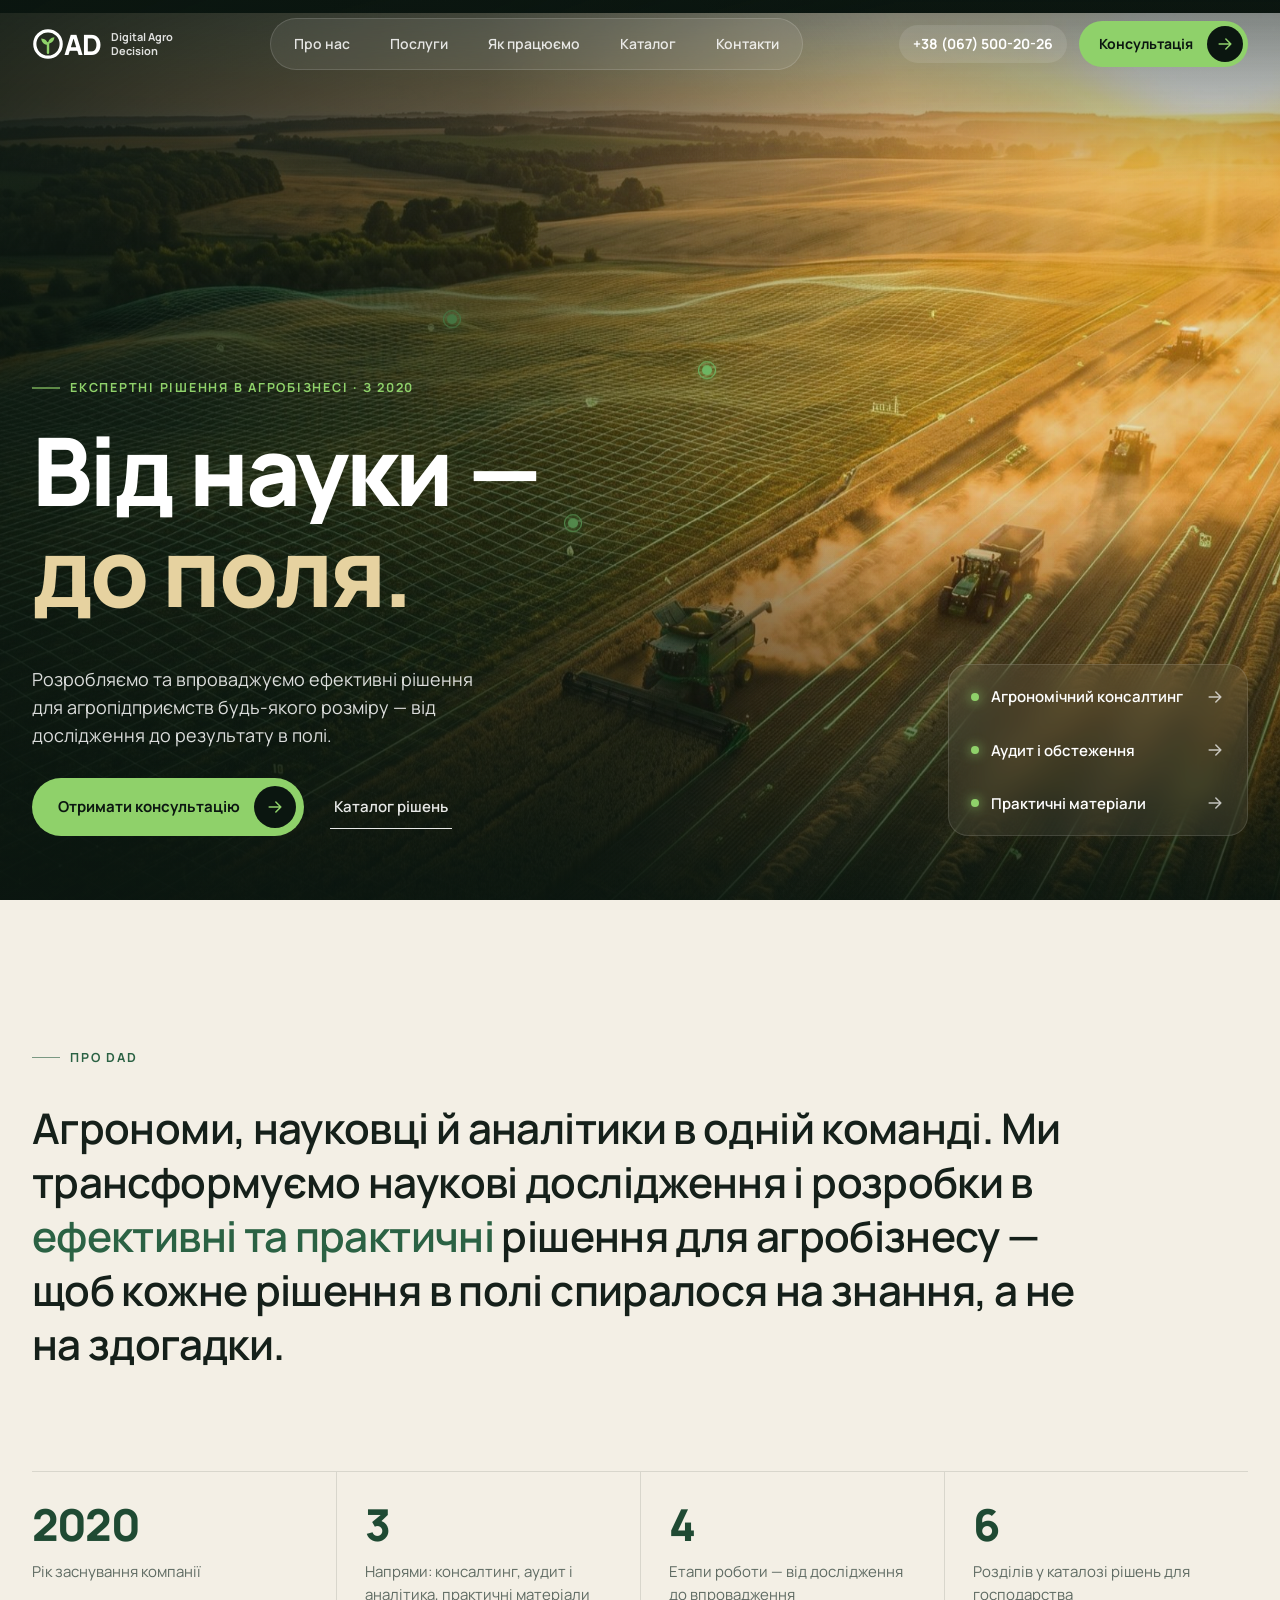
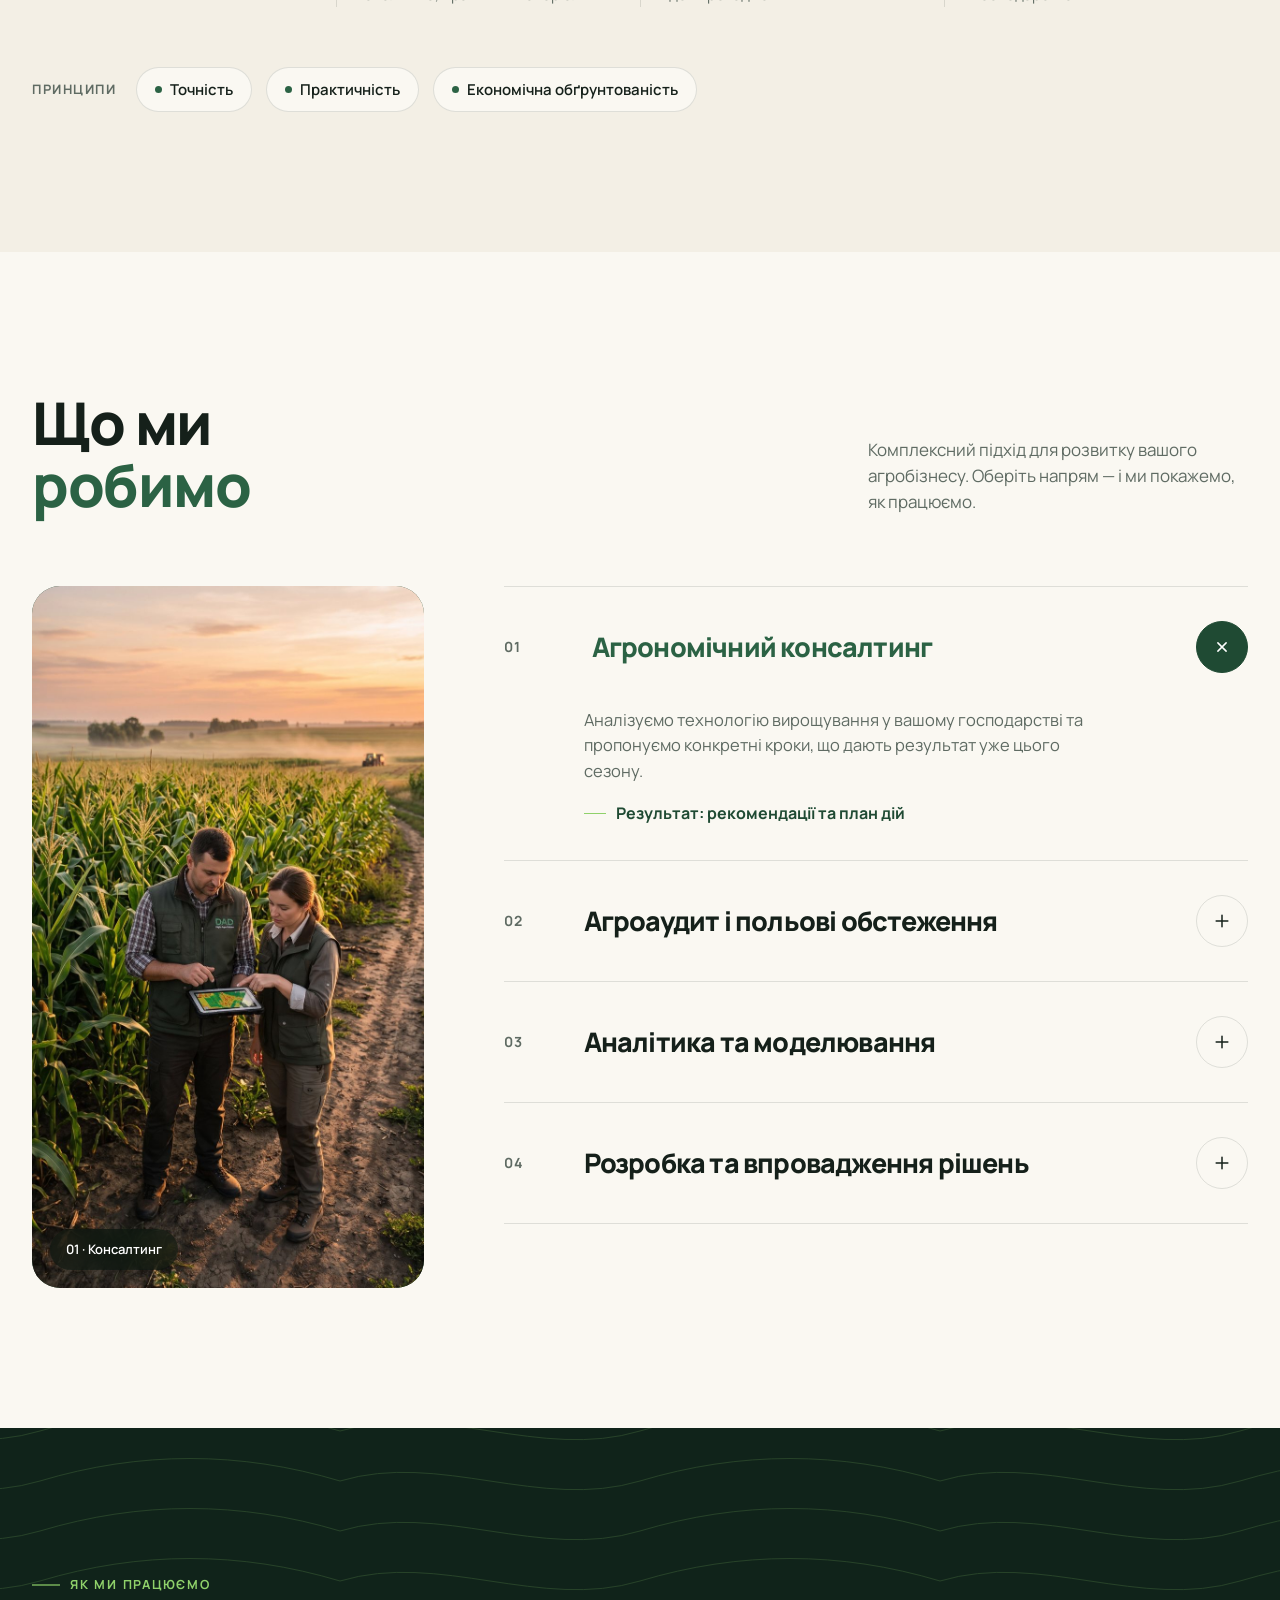
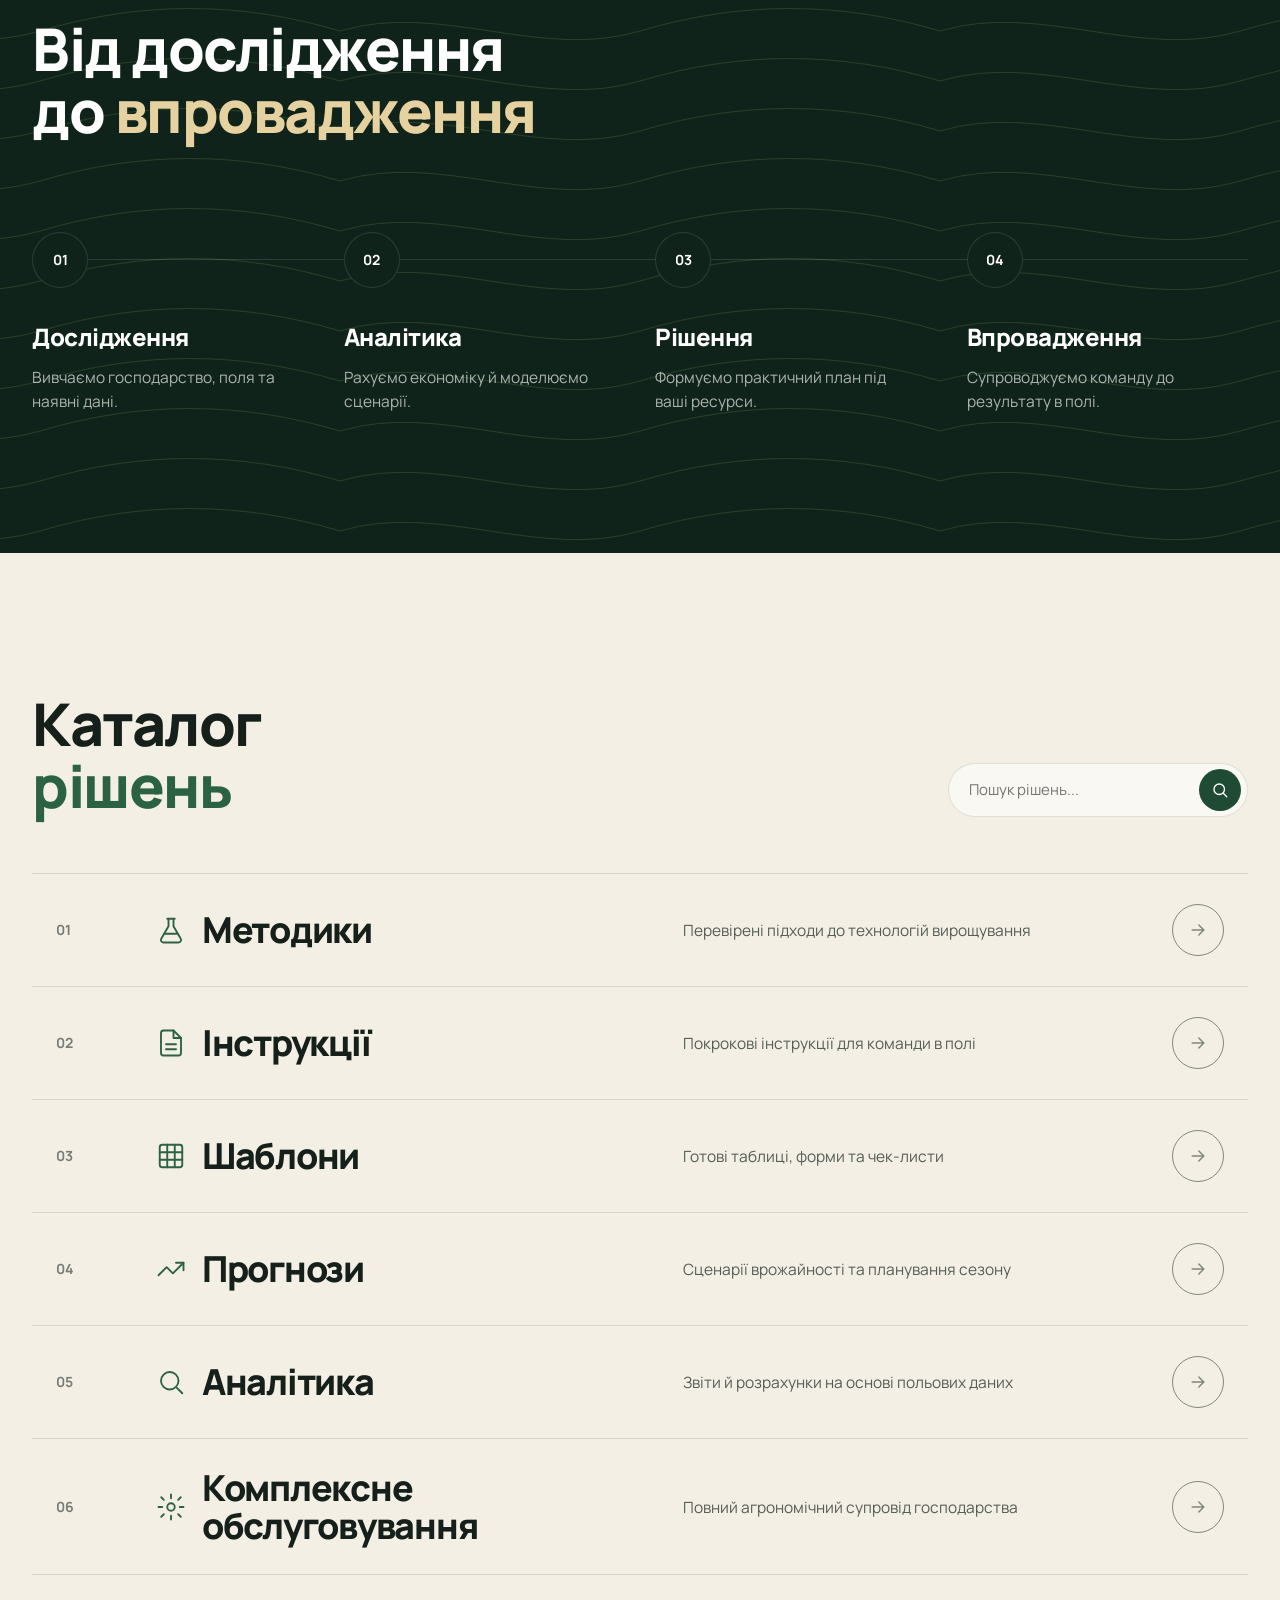
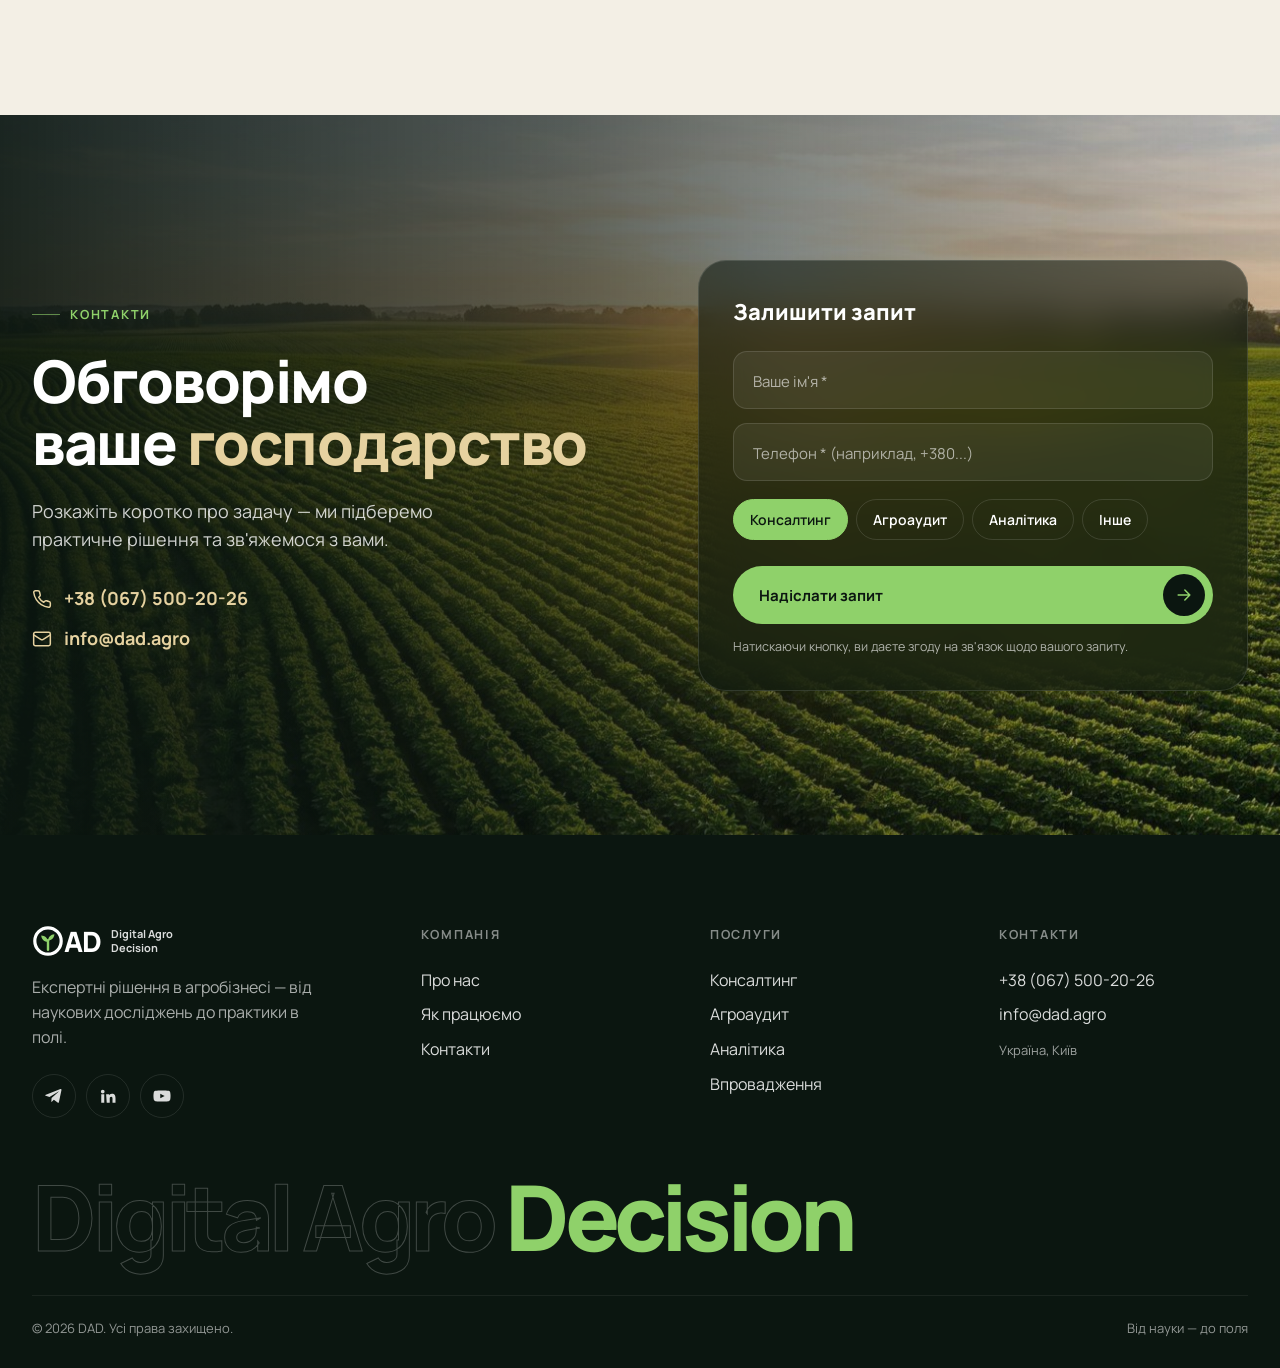
==== dad/index.html @ f461e9fc "Add DAD landing page preview for mobile" ====
<!DOCTYPE html>
<html lang="uk">
<head>
<meta charset="UTF-8">
<meta name="viewport" content="width=device-width, initial-scale=1.0">
<title>DAD — Від науки до поля | Digital Agro Decision</title>
<meta name="description" content="Digital Agro Decision: агрономічний консалтинг, агроаудит, аналітика та впровадження ефективних рішень для агропідприємств будь-якого розміру.">
<meta property="og:type" content="website">
<meta property="og:title" content="DAD — Від науки до поля">
<meta property="og:description" content="Digital Agro Decision: агрономічний консалтинг, агроаудит, аналітика та впровадження рішень для агропідприємств.">
<meta property="og:image" content="img/hero-harvest.jpg">

<!-- Favicon -->
<link rel="icon" type="image/svg+xml" href="data:image/svg+xml,%3Csvg xmlns='http://www.w3.org/2000/svg' viewBox='0 0 40 40'%3E%3Ccircle cx='20' cy='20' r='18' fill='%2310231a'/%3E%3Cpath d='M20 31V19' stroke='%238fd16a' stroke-width='3.2' stroke-linecap='round'/%3E%3Cpath d='M20 21c-4.5 0-8-3-8.5-8 4.8.2 8.2 3 8.5 8zM20 19.5c.3-4.6 3.4-7.6 8-8-.3 4.8-3.6 7.8-8 8z' fill='%238fd16a'/%3E%3C/svg%3E">

<link rel="preconnect" href="https://fonts.googleapis.com">
<link rel="preconnect" href="https://fonts.gstatic.com" crossorigin>
<link href="https://fonts.googleapis.com/css2?family=Manrope:wght@400;500;600;700;800&display=swap" rel="stylesheet">
<style>
  :root{
    --ink:#0b1610;
    --forest:#10231a;
    --moss:#1f4a33;
    --moss-2:#2b6244;
    --leaf:#8fd16a;
    --wheat:#e6d2a0;
    --cream:#f3efe5;
    --paper:#faf8f2;
    --text:#15201a;
    --muted:#5f6b63;
    --line-d:rgba(255,255,255,.12);
    --line-l:rgba(21,32,26,.12);
    --ease:cubic-bezier(.22,.8,.2,1);
  }
  *{box-sizing:border-box;margin:0;padding:0}
  html{scroll-behavior:smooth}
  body{font-family:Manrope,system-ui,sans-serif;color:var(--text);background:var(--paper);line-height:1.55;-webkit-font-smoothing:antialiased;overflow-x:hidden}
  a{color:inherit;text-decoration:none}
  button,input{font:inherit}
  em{font-style:normal;font-weight:inherit}
  .wrap{width:100%;max-width:1280px;margin:0 auto;padding:0 32px}
  svg.i{width:20px;height:20px;stroke:currentColor;fill:none;stroke-width:1.8;stroke-linecap:round;stroke-linejoin:round;flex-shrink:0}
  .eyebrow{display:inline-flex;align-items:center;gap:10px;font-size:12.5px;font-weight:700;letter-spacing:.14em;text-transform:uppercase}
  .eyebrow::before{content:"";width:28px;height:1.5px;background:currentColor;opacity:.6}
  :focus-visible{outline:2px solid var(--leaf);outline-offset:3px;border-radius:6px}

  /* ---------- Buttons ---------- */
  .cta-btn{display:inline-flex;align-items:center;gap:14px;padding:8px 8px 8px 26px;border-radius:999px;font-weight:700;font-size:15px;transition:.35s var(--ease);cursor:pointer;border:0;white-space:nowrap}
  .cta-btn .arr{width:42px;height:42px;border-radius:50%;display:grid;place-items:center;transition:.35s var(--ease);overflow:hidden;position:relative}
  .cta-btn .arr svg{transition:.35s var(--ease)}
  .cta-btn:hover .arr svg{transform:translateX(3px) rotate(-45deg)}
  .cta-leaf{background:var(--leaf);color:var(--ink)}
  .cta-leaf .arr{background:var(--ink);color:var(--leaf)}
  .cta-leaf:hover{background:#a6e283;box-shadow:0 10px 40px rgba(143,209,106,.35)}
  .cta-ink{background:var(--ink);color:#fff}
  .cta-ink .arr{background:var(--leaf);color:var(--ink)}
  .cta-ink:hover{background:var(--moss)}
  .ghost-link{display:inline-flex;align-items:center;gap:10px;font-weight:600;font-size:15px;padding:10px 4px;border-bottom:1px solid currentColor;opacity:.9;transition:.25s}
  .ghost-link:hover{opacity:1;gap:14px}

  /* ---------- Плаваюча навігація ---------- */
  .topbar{position:fixed;top:0;left:0;right:0;z-index:100;padding:18px 0;transition:.4s var(--ease);color:#fff}
  .topbar .wrap{display:flex;align-items:center;justify-content:space-between;gap:20px}
  .topbar.light{color:var(--text)}
  .topbar.hide{transform:translateY(-110%)}
  .logo{display:flex;align-items:center;gap:10px}
  .logo-mark{display:flex;align-items:center;font-weight:800;font-size:28px;letter-spacing:-1px;line-height:1}
  .logo-mark svg{width:32px;height:32px}
  .logo-text{font-size:11px;line-height:1.25;font-weight:700;opacity:.85}
  .pill-nav{display:flex;gap:4px;padding:5px;border-radius:999px;background:rgba(255,255,255,.08);border:1px solid rgba(255,255,255,.14);backdrop-filter:blur(16px);-webkit-backdrop-filter:blur(16px);transition:.4s}
  .topbar.light .pill-nav{background:rgba(255,255,255,.75);border-color:var(--line-l);box-shadow:0 8px 30px rgba(0,0,0,.06)}
  .pill-nav a{padding:9px 18px;border-radius:999px;font-size:14px;font-weight:600;transition:.25s;opacity:.85}
  .pill-nav a:hover{opacity:1;background:rgba(255,255,255,.12)}
  .topbar.light .pill-nav a:hover{background:rgba(31,74,51,.08)}
  .pill-nav a.active{opacity:1;background:var(--leaf);color:var(--ink)}
  .top-actions{display:flex;align-items:center;gap:12px}
  .top-tel{font-size:14px;font-weight:700;padding:8px 14px;border-radius:999px;background:rgba(255,255,255,.1);transition:.25s}
  .topbar.light .top-tel{background:rgba(21,32,26,.06);color:var(--text)}
  .top-tel:hover{background:var(--leaf);color:var(--ink)!important}
  .top-actions .cta-btn{padding:5px 5px 5px 20px;font-size:14px}
  .top-actions .cta-btn .arr{width:36px;height:36px}
  .menu-btn{display:none}

  /* Анімація кнопки меню (Хрестик) */
  .menu-btn svg line{transition:transform .3s var(--ease);transform-origin:center}
  .menu-btn.is-active .bar-top{transform:translateY(4px) rotate(45deg)}
  .menu-btn.is-active .bar-bot{transform:translateY(-4px) rotate(-45deg)}

  /* Повноекранне меню (мобільне) */
  .overlay{position:fixed;inset:0;z-index:99;background:var(--ink);color:#fff;display:flex;flex-direction:column;justify-content:center;padding:100px 32px 40px;clip-path:circle(0% at calc(100% - 52px) 40px);transition:clip-path .55s var(--ease);visibility:hidden}
  .overlay.open{clip-path:circle(150% at calc(100% - 52px) 40px);visibility:visible}
  .overlay a.big{display:flex;align-items:baseline;gap:16px;font-size:clamp(32px,8vw,52px);font-weight:800;letter-spacing:-1px;padding:8px 0;border-bottom:1px solid var(--line-d)}
  .overlay a.big small{font-size:13px;font-weight:600;opacity:.5;letter-spacing:0}
  .overlay .overlay-contacts{margin-top:28px;display:flex;flex-direction:column;gap:12px}
  .overlay .overlay-tel{font-size:20px;font-weight:700;color:var(--leaf)}
  .overlay .cta-btn{margin-top:20px;align-self:flex-start}

  /* ---------- HERO (Плавний паралакс без стробоскопа) ---------- */
  .hero{position:relative;height:100vh;min-height:680px;max-height:1100px;background:var(--ink);color:#fff;overflow:hidden}
  .hero-photo{
    position:absolute;
    inset:-60px -30px -60px -30px;
    background:url('img/hero-harvest.jpg') 60% 40%/cover no-repeat;
    transform-origin:65% 40%;
    will-change:transform;
  }
  
  /* М'які шари світла без високочастотного мерехтіння */
  .fx{position:absolute;inset:0;pointer-events:none}
  .fx-sun{
    background:radial-gradient(circle at 86% 6%,rgba(255,214,140,.6) 0%,rgba(255,190,90,.22) 16%,transparent 42%);
    mix-blend-mode:screen;
    opacity:.85;
    transition:opacity 2s ease;
  }
  .fx-rays{
    background:repeating-conic-gradient(from 200deg at 86% 4%,rgba(255,220,150,.1) 0deg 8deg,transparent 8deg 24deg);
    mix-blend-mode:screen;
    filter:blur(10px);
    -webkit-mask-image:radial-gradient(circle at 86% 4%,#000 0%,transparent 60%);
    mask-image:radial-gradient(circle at 86% 4%,#000 0%,transparent 60%);
  }
  .fx-scan{
    overflow:hidden;
    mix-blend-mode:screen;
    -webkit-mask-image:linear-gradient(90deg,#000 0%,#000 55%,transparent 75%);
    mask-image:linear-gradient(90deg,#000 0%,#000 55%,transparent 75%)
  }
  .fx-scan::before{
    content:"";position:absolute;top:-30%;bottom:-30%;left:0;width:18%;
    background:linear-gradient(90deg,transparent,rgba(120,255,140,.07) 40%,rgba(160,255,150,.35) 50%,rgba(120,255,140,.07) 60%,transparent);
    transform:translateX(-120%) skewX(-18deg);
    animation:scan 8s cubic-bezier(.5,0,.3,1) infinite
  }
  @keyframes scan{0%{transform:translateX(-120%) skewX(-18deg)}70%,100%{transform:translateX(560%) skewX(-18deg)}}
  
  .node-dot{position:absolute;width:10px;height:10px;margin:-5px 0 0 -5px;border-radius:50%;background:#9dff8a;box-shadow:0 0 12px #9dff8a,0 0 26px rgba(157,255,138,.6);pointer-events:none}
  .node-dot::before,.node-dot::after{content:"";position:absolute;inset:-4px;border-radius:50%;border:1.5px solid rgba(157,255,138,.8);animation:ping 2.8s ease-out infinite}
  .node-dot::after{animation-delay:1.4s}
  @keyframes ping{from{transform:scale(.6);opacity:1}to{transform:scale(3.5);opacity:0}}

  .hero::after{
    content:"";position:absolute;inset:0;pointer-events:none;
    background:linear-gradient(90deg,rgba(11,22,16,.85) 0%,rgba(11,22,16,.58) 38%,rgba(11,22,16,.1) 70%),
               linear-gradient(180deg,rgba(11,22,16,.5) 0%,transparent 20%,transparent 55%,rgba(11,22,16,.88) 100%)
  }
  .hero-content{position:relative;z-index:2;height:100%;display:flex;flex-direction:column;justify-content:flex-end;padding-bottom:64px}
  .hero .eyebrow{color:var(--leaf);margin-bottom:26px}
  .hero h1{font-size:clamp(46px,7.4vw,112px);font-weight:800;line-height:1;letter-spacing:-.03em}
  .hero h1 em{color:var(--wheat)}
  .hero h1 .ln{display:block;overflow:hidden;padding-bottom:.06em}
  .hero h1 .ln span{display:inline-block;transform:translateY(105%);animation:rise 1.1s var(--ease) forwards}
  .hero h1 .ln:nth-child(2) span{animation-delay:.12s}
  @keyframes rise{to{transform:none}}
  .hero-row{display:flex;justify-content:space-between;align-items:flex-end;gap:40px;margin-top:40px;flex-wrap:wrap}
  .hero-lead{max-width:470px;font-size:18px;opacity:.85}
  .hero-actions{display:flex;align-items:center;gap:26px;margin-top:28px;flex-wrap:wrap}
  .fade-in{opacity:0;transform:translateY(16px);animation:fin .9s var(--ease) forwards}
  @keyframes fin{to{opacity:1;transform:none}}
  .dir-card{display:grid;gap:2px;min-width:300px;padding:6px;border-radius:20px;background:rgba(255,255,255,.06);border:1px solid var(--line-d);backdrop-filter:blur(16px);-webkit-backdrop-filter:blur(16px)}
  .dir-card a{display:flex;align-items:center;justify-content:space-between;gap:20px;padding:14px 16px;border-radius:14px;font-weight:600;font-size:15px;transition:.25s}
  .dir-card a span{display:flex;align-items:center;gap:12px}
  .dir-card a .dot{width:8px;height:8px;border-radius:50%;background:var(--leaf);box-shadow:0 0 12px var(--leaf)}
  .dir-card a:hover{background:rgba(255,255,255,.08)}
  .dir-card a:hover svg{transform:translateX(3px)}
  .dir-card svg{transition:.25s;opacity:.7}

  /* ---------- Reveal ---------- */
  .rv{opacity:0;transform:translateY(34px);transition:opacity 1s var(--ease),transform 1s var(--ease);transition-delay:var(--d,0s)}
  .rv.in{opacity:1;transform:none}

  section{position:relative}
  .sec{padding:140px 0}
  .h2{font-size:clamp(36px,4.6vw,66px);font-weight:800;line-height:1.05;letter-spacing:-.025em}
  .h2 em{color:var(--moss-2)}

  /* ---------- Маніфест ---------- */
  .manifest{background:var(--cream)}
  .manifest .eyebrow{color:var(--moss-2);margin-bottom:34px}
  .manifest-text{font-size:clamp(26px,3.3vw,46px);font-weight:600;line-height:1.28;letter-spacing:-.015em;max-width:1080px}
  .manifest-text em{color:var(--moss-2)}
  .facts{display:grid;grid-template-columns:repeat(4,1fr);margin-top:100px;border-top:1px solid var(--line-l)}
  .fact{padding:30px 28px 0 0}
  .fact + .fact{padding-left:28px;border-left:1px solid var(--line-l)}
  .fact b{display:block;font-size:44px;font-weight:800;letter-spacing:-.04em;color:var(--moss);line-height:1;margin-bottom:14px}
  .fact p{color:var(--muted);font-size:15px;max-width:240px}
  .principles{display:flex;align-items:center;gap:14px;margin-top:60px;flex-wrap:wrap}
  .principles .lbl{font-size:13px;font-weight:700;letter-spacing:.12em;text-transform:uppercase;color:var(--muted);margin-right:6px}
  .chip{display:inline-flex;align-items:center;gap:8px;padding:10px 18px;border-radius:999px;border:1px solid var(--line-l);background:var(--paper);font-weight:600;font-size:15px}
  .chip i{width:7px;height:7px;border-radius:50%;background:var(--moss-2)}

  /* ---------- Послуги: список + липке фото ---------- */
  .services{background:var(--paper)}
  .svc-head{display:flex;justify-content:space-between;align-items:flex-end;gap:30px;margin-bottom:70px;flex-wrap:wrap}
  .svc-head p{max-width:380px;color:var(--muted);font-size:17px}
  .svc-layout{display:grid;grid-template-columns:auto 1fr;gap:80px;align-items:start}
  .svc-media{position:sticky;top:110px;height:min(78vh,760px);aspect-ratio:837/1500;border-radius:28px;overflow:hidden;background:var(--moss)}
  .svc-media img{position:absolute;inset:0;width:100%;height:100%;object-fit:cover;object-position:center!important;opacity:0;transform:scale(1.03);transition:opacity .7s var(--ease),transform 1.2s var(--ease)}
  .svc-media img.on{opacity:1;transform:scale(1)}
  .svc-media .tag{position:absolute;left:18px;bottom:18px;z-index:2;padding:10px 16px;border-radius:999px;background:rgba(11,22,16,.6);backdrop-filter:blur(10px);color:#fff;font-size:13px;font-weight:600}
  .svc-list{border-top:1px solid var(--line-l)}
  .svc-item{border-bottom:1px solid var(--line-l)}
  .svc-item button{width:100%;display:grid;grid-template-columns:64px 1fr 52px;align-items:center;gap:16px;padding:34px 0;background:none;border:0;text-align:left;cursor:pointer;color:inherit}
  .svc-item .n{font-size:14px;font-weight:700;color:var(--muted);letter-spacing:.06em}
  .svc-item h3{font-size:clamp(22px,2.1vw,30px);font-weight:800;letter-spacing:-.03em;line-height:1.1;transition:.35s var(--ease)}
  .svc-item .plus{width:52px;height:52px;border-radius:50%;border:1px solid var(--line-l);display:grid;place-items:center;transition:.35s var(--ease)}
  .svc-item .plus svg{transition:.35s var(--ease)}
  .svc-item:hover h3,.svc-item.open h3{color:var(--moss-2);transform:translateX(8px)}
  .svc-item.open .plus{background:var(--moss);border-color:var(--moss);color:#fff}
  .svc-item.open .plus svg{transform:rotate(45deg)}
  .svc-body{display:grid;grid-template-rows:0fr;transition:grid-template-rows .5s var(--ease)}
  .svc-item.open .svc-body{grid-template-rows:1fr}
  .svc-body > div{overflow:hidden}
  .svc-body .inner{padding:0 0 34px 80px;display:grid;gap:18px}
  .svc-body p{color:var(--muted);font-size:16.5px;max-width:520px}
  .svc-body .res{display:inline-flex;align-items:center;gap:10px;font-weight:700;color:var(--moss)}
  .svc-body .res::before{content:"";width:22px;height:1.5px;background:var(--leaf)}
  .svc-body .m-img{display:none}

  /* ---------- Процес ---------- */
  .process{background:var(--forest);color:#fff;overflow:hidden}
  .process::before{content:"";position:absolute;inset:0;opacity:.18;
    background:url("data:image/svg+xml,%3Csvg xmlns='http://www.w3.org/2000/svg' width='600' height='300' viewBox='0 0 600 300'%3E%3Cg fill='none' stroke='%238fd16a' stroke-width='1'%3E%3Cpath d='M0 40c100-30 200 30 300 0s200-30 300 0'/%3E%3Cpath d='M0 90c100-30 200 30 300 0s200-30 300 0'/%3E%3Cpath d='M0 140c100-30 200 30 300 0s200-30 300 0'/%3E%3Cpath d='M0 190c100-30 200 30 300 0s200-30 300 0'/%3E%3Cpath d='M0 240c100-30 200 30 300 0s200-30 300 0'/%3E%3Cpath d='M0 290c100-30 200 30 300 0s200-30 300 0'/%3E%3C/g%3E%3C/svg%3E") center/600px 300px}
  .process .wrap{position:relative}
  .process .eyebrow{color:var(--leaf);margin-bottom:24px}
  .process .h2 em{color:var(--wheat)}
  .steps{position:relative;display:grid;grid-template-columns:repeat(4,1fr);gap:30px;margin-top:90px}
  .track{position:absolute;left:0;right:0;top:27px;height:1px;background:var(--line-d)}
  .track i{position:absolute;inset:0;background:linear-gradient(90deg,var(--leaf),var(--wheat));transform-origin:left;transform:scaleX(var(--p,0));box-shadow:0 0 14px rgba(143,209,106,.6)}
  .step .node{position:relative;width:56px;height:56px;border-radius:50%;background:var(--forest);border:1px solid var(--line-d);display:grid;place-items:center;font-weight:700;font-size:14px;transition:.5s var(--ease)}
  .step.lit .node{background:var(--leaf);color:var(--ink);border-color:var(--leaf);box-shadow:0 0 0 8px rgba(143,209,106,.12)}
  .step h3{font-size:24px;font-weight:800;letter-spacing:-.02em;margin:30px 0 10px}
  .step p{opacity:.65;font-size:15.5px;max-width:250px}

  /* ---------- Каталог: індекс-список ---------- */
  .catalog{background:var(--cream)}
  .cat-head{display:flex;justify-content:space-between;align-items:flex-end;gap:30px;flex-wrap:wrap;margin-bottom:56px}
  .cat-tools{display:flex;align-items:center;gap:14px;flex-wrap:wrap}
  .search{display:flex;align-items:center;gap:10px;width:300px;padding:0 6px 0 20px;height:54px;border-radius:999px;background:var(--paper);border:1px solid var(--line-l);transition:.25s}
  .search:focus-within{border-color:var(--moss-2);box-shadow:0 0 0 4px rgba(43,98,68,.12)}
  .search input{flex:1;border:0;outline:0;background:transparent;font-size:15px;min-width:0}
  .search span{width:42px;height:42px;border-radius:50%;background:var(--moss);color:#fff;display:grid;place-items:center}
  .cat-list{border-top:1px solid var(--line-l)}
  .cat-row{position:relative;display:grid;grid-template-columns:80px 1.1fr 1fr 60px;align-items:center;gap:20px;padding:30px 24px;border-bottom:1px solid var(--line-l);overflow:hidden;isolation:isolate;transition:color .45s var(--ease);cursor:pointer}
  .cat-row::before{content:"";position:absolute;inset:0;z-index:-1;background:var(--moss);transform:scaleY(0);transform-origin:bottom;transition:transform .5s var(--ease)}
  .cat-row:hover{color:#fff}
  .cat-row:hover::before{transform:scaleY(1)}
  .cat-row .n{font-weight:700;font-size:14px;opacity:.55}
  .cat-row h3{display:flex;align-items:center;gap:16px;font-size:clamp(24px,2.8vw,40px);font-weight:800;letter-spacing:-.035em;line-height:1.05}
  .cat-row h3 svg.i{width:30px;height:30px;stroke-width:1.5;color:var(--moss-2);transition:.4s}
  .cat-row:hover h3 svg.i{color:var(--leaf)}
  .cat-row p{font-size:15.5px;opacity:.7}
  .cat-row .go{justify-self:end;width:52px;height:52px;border-radius:50%;border:1px solid currentColor;display:grid;place-items:center;opacity:.5;transition:.4s var(--ease)}
  .cat-row:hover .go{opacity:1;background:var(--leaf);color:var(--ink);border-color:var(--leaf);transform:rotate(-45deg)}
  .cat-row.hidden{display:none}
  .empty{display:none;padding:30px 24px;color:var(--muted)}

  /* ---------- CTA з формою ---------- */
  .contact{min-height:720px;display:flex;align-items:center;color:#fff;padding:120px 0;overflow:hidden;background:var(--ink)}
  .contact .bg{position:absolute;inset:-8% 0;background:url('img/cta-sunset.jpg') 60% 25%/cover;will-change:transform}
  .contact::after{content:"";position:absolute;inset:0;background:linear-gradient(90deg,rgba(11,22,16,.92) 0%,rgba(11,22,16,.65) 45%,rgba(11,22,16,.2) 100%)}
  .contact .wrap{position:relative;z-index:2;display:grid;grid-template-columns:1.1fr 1fr;gap:60px;align-items:center}
  .contact .eyebrow{color:var(--leaf);margin-bottom:26px}
  .contact .h2 em{color:var(--wheat)}
  .contact .lead{margin-top:24px;font-size:18px;opacity:.8;max-width:440px}
  .contact-direct{margin-top:32px;display:flex;flex-direction:column;gap:12px}
  .contact-direct a{display:inline-flex;align-items:center;gap:12px;font-size:18px;font-weight:700;color:var(--wheat);transition:.25s}
  .contact-direct a:hover{color:var(--leaf);transform:translateX(4px)}
  .form{padding:34px;border-radius:28px;background:rgba(11,22,16,.55);border:1px solid var(--line-d);backdrop-filter:blur(20px);-webkit-backdrop-filter:blur(20px)}
  .form h3{font-size:22px;font-weight:800;margin-bottom:22px}
  .field{position:relative;margin-bottom:14px}
  .field input{width:100%;height:58px;padding:22px 20px 6px;border-radius:14px;border:1px solid var(--line-d);background:rgba(255,255,255,.06);color:#fff;outline:0;transition:.25s}
  .field input.error{border-color:#ff6b6b!important;box-shadow:0 0 0 3px rgba(255,107,107,.25)}
  .field label{position:absolute;left:20px;top:19px;font-size:15px;opacity:.6;pointer-events:none;transition:.2s var(--ease)}
  .field input:focus{border-color:var(--leaf);background:rgba(255,255,255,.1)}
  .field input:focus + label,.field input:not(:placeholder-shown) + label{top:8px;font-size:11.5px;opacity:.7}
  .field .err-msg{color:#ff6b6b;font-size:12px;margin-top:4px;display:none}
  .field input.error ~ .err-msg{display:block}
  .topics{display:flex;flex-wrap:wrap;gap:8px;margin:18px 0 26px}
  .topics label{cursor:pointer}
  .topics input{position:absolute;opacity:0;pointer-events:none}
  .topics span{display:inline-block;padding:9px 16px;border-radius:999px;border:1px solid var(--line-d);font-size:14px;font-weight:600;transition:.2s}
  .topics input:checked + span{background:var(--leaf);color:var(--ink);border-color:var(--leaf)}
  .topics span:hover{border-color:rgba(255,255,255,.5)}
  .form .cta-btn{width:100%;justify-content:space-between}
  .form .note{font-size:12.5px;opacity:.65;margin-top:14px;line-height:1.4}
  .form.sent .fields{display:none}
  .thanks{display:none;text-align:center;padding:40px 10px}
  .form.sent .thanks{display:block}
  .thanks b{display:block;font-size:26px;margin-bottom:8px;color:var(--leaf)}
  .thanks p{opacity:.85;margin-bottom:20px}

  /* ---------- Footer ---------- */
  footer{background:var(--ink);color:#fff;padding:90px 0 30px;overflow:hidden}
  .foot-grid{display:grid;grid-template-columns:1.4fr 1fr 1fr 1fr;gap:40px;padding-bottom:60px}
  .foot-grid h4{font-size:12.5px;letter-spacing:.14em;text-transform:uppercase;opacity:.5;margin-bottom:18px}
  .foot-grid a{display:block;padding:5px 0;opacity:.85;transition:.2s}
  .foot-grid a.logo{display:flex;padding:0;opacity:1}
  .foot-grid a.logo:hover{transform:none;color:inherit}
  .foot-grid a:hover{opacity:1;color:var(--leaf);transform:translateX(4px)}
  .foot-grid p{opacity:.65;max-width:300px;margin-top:18px}
  .social{display:flex;gap:10px;margin-top:24px}
  .social a{width:44px;height:44px;border-radius:50%;border:1px solid var(--line-d);display:grid;place-items:center;transition:.25s}
  .social a:hover{background:var(--leaf);color:var(--ink);border-color:var(--leaf);transform:none}
  .social svg{width:18px;height:18px}
  .wordmark{font-size:clamp(34px,7.1vw,112px);font-weight:800;letter-spacing:-.06em;line-height:.85;white-space:nowrap;color:transparent;-webkit-text-stroke:1px rgba(255,255,255,.22);user-select:none}
  .wordmark em{-webkit-text-stroke:0;color:var(--leaf)}
  .foot-bottom{display:flex;justify-content:space-between;gap:20px;flex-wrap:wrap;margin-top:40px;padding-top:22px;border-top:1px solid var(--line-d);font-size:13px;opacity:.55}

  /* Плаваюча кнопка консультації (мобільна) */
  .float-cta{display:none}

  /* ---------- Адаптив ---------- */
  @media (max-width:1100px){
    .pill-nav a{padding:9px 13px}
    .svc-layout{gap:44px}
    .svc-media{height:min(72vh,620px)}
    .cat-row{grid-template-columns:60px 1fr 52px}
    .cat-row p{display:none}
  }
  @media (max-width:900px){
    .wrap{padding:0 20px}
    .pill-nav,.top-actions .cta-btn,.top-tel{display:none}
    .menu-btn{display:grid}
    .hero{min-height:640px}
    .hero-content{padding-bottom:40px}
    .hero-row{margin-top:26px}
    .dir-card{min-width:0;width:100%}
    .sec{padding:90px 0}
    .facts{grid-template-columns:1fr 1fr;margin-top:60px}
    .fact,.fact + .fact{padding:26px 16px 26px 0;border-left:0}
    .fact:nth-child(even){padding-left:16px;border-left:1px solid var(--line-l)}
    .fact:nth-child(n+3){border-top:1px solid var(--line-l)}
    .fact b{font-size:34px}
    .svc-layout{grid-template-columns:1fr}
    .svc-media{display:none}
    .svc-item button{grid-template-columns:44px 1fr 46px;padding:26px 0}
    .svc-item .plus{width:46px;height:46px}
    .svc-body .inner{padding:0 0 28px 0}
    .svc-body .m-img{display:block;width:100%;max-width:420px;height:auto;aspect-ratio:837/1500;object-fit:cover;border-radius:18px}
    .steps{grid-template-columns:1fr;gap:0;margin-top:60px}
    .track{left:27px;right:auto;top:0;bottom:0;width:1px;height:auto}
    .track i{transform-origin:top;transform:scaleY(var(--p,0))}
    .step{display:grid;grid-template-columns:56px 1fr;column-gap:22px;padding-bottom:40px}
    .step h3{margin:12px 0 6px}
    .step p{grid-column:2}
    .search{width:100%}
    .cat-tools{width:100%}
    .cat-row{grid-template-columns:40px 1fr 46px;padding:24px 8px;gap:12px}
    .cat-row h3 svg.i{display:none}
    .cat-row .go{width:46px;height:46px}
    .contact .wrap{grid-template-columns:1fr;gap:40px}
    .contact{padding:90px 0}
    .contact::after{background:linear-gradient(180deg,rgba(11,22,16,.75),rgba(11,22,16,.9))}
    .form{padding:24px}
    .foot-grid{grid-template-columns:1fr 1fr}
    .foot-grid > div:first-child{grid-column:1 / -1}
    .float-cta{display:inline-flex;position:fixed;right:16px;bottom:16px;z-index:90;padding:5px 5px 5px 18px;font-size:14px;box-shadow:0 10px 30px rgba(0,0,0,.25);transform:translateY(120px);transition:.4s var(--ease)}
    .float-cta .arr{width:38px;height:38px}
    .float-cta.show{transform:none}
  }
  @media (prefers-reduced-motion:reduce){
    .fx-scan,.node-dot::before,.node-dot::after{display:none}
    *,*::before,*::after{animation-duration:.01ms!important;transition-duration:.01ms!important}
    .rv{opacity:1;transform:none}
  }
</style>
</head>
<body>

<!-- ============ Навігація ============ -->
<div class="topbar" id="topbar">
  <div class="wrap">
    <a href="#top" class="logo" aria-label="DAD — на початок">
      <span class="logo-mark">
        <svg viewBox="0 0 40 40" aria-hidden="true"><circle cx="20" cy="20" r="16.5" fill="none" stroke="currentColor" stroke-width="4"/><path d="M20 31V19" stroke="#8fd16a" stroke-width="3" stroke-linecap="round"/><path d="M20 21c-4.5 0-8-3-8.5-8 4.8.2 8.2 3 8.5 8zM20 19.5c.3-4.6 3.4-7.6 8-8-.3 4.8-3.6 7.8-8 8z" fill="#8fd16a"/></svg>AD
      </span>
      <span class="logo-text">Digital Agro<br>Decision</span>
    </a>
    <nav class="pill-nav" aria-label="Основна навігація">
      <a href="#about">Про нас</a>
      <a href="#services">Послуги</a>
      <a href="#process">Як працюємо</a>
      <a href="#catalog">Каталог</a>
      <a href="#contact">Контакти</a>
    </nav>
    <div class="top-actions">
      <a href="tel:+380675002026" class="top-tel" aria-label="Зателефонувати нам">+38 (067) 500-20-26</a>
      <a href="#contact" class="cta-btn cta-leaf">Консультація <span class="arr"><svg class="i" viewBox="0 0 24 24"><path d="M5 12h14M13 6l6 6-6 6"/></svg></span></a>
      <button class="icon-btn menu-btn" id="menuBtn" aria-label="Відкрити меню" aria-expanded="false">
        <svg class="i" viewBox="0 0 24 24" fill="none" stroke="currentColor">
          <line class="bar-top" x1="4" y1="8" x2="20" y2="8" stroke-width="2.2" stroke-linecap="round"/>
          <line class="bar-bot" x1="4" y1="16" x2="20" y2="16" stroke-width="2.2" stroke-linecap="round"/>
        </svg>
      </button>
    </div>
  </div>
</div>

<div class="overlay" id="overlay" aria-hidden="true">
  <a class="big" href="#about"><small>01</small>Про нас</a>
  <a class="big" href="#services"><small>02</small>Послуги</a>
  <a class="big" href="#process"><small>03</small>Як працюємо</a>
  <a class="big" href="#catalog"><small>04</small>Каталог</a>
  <a class="big" href="#contact"><small>05</small>Контакти</a>
  <div class="overlay-contacts">
    <a href="tel:+380675002026" class="overlay-tel">+38 (067) 500-20-26</a>
    <a href="mailto:info@dad.agro" style="opacity:.8">info@dad.agro</a>
  </div>
  <a href="#contact" class="cta-btn cta-leaf">Отримати консультацію <span class="arr"><svg class="i" viewBox="0 0 24 24"><path d="M5 12h14M13 6l6 6-6 6"/></svg></span></a>
</div>

<!-- ============ HERO ============ -->
<header class="hero" id="top">
  <div class="hero-photo" id="heroPhoto" role="img" aria-label="Збирання врожаю на полі з цифровою сіткою даних">
    <div class="fx fx-rays"></div>
    <div class="fx fx-sun"></div>
    <div class="fx fx-scan"></div>
    <span class="node-dot" style="left:45%;top:50%"></span>
    <span class="node-dot" style="left:55%;top:35%;animation-delay:.6s"></span>
    <span class="node-dot" style="left:36%;top:30%;animation-delay:1.1s"></span>
  </div>
  <div class="wrap hero-content">
    <div class="eyebrow fade-in" style="animation-delay:.2s">Експертні рішення в агробізнесі · з 2020</div>
    <h1>
      <span class="ln"><span>Від науки —</span></span>
      <span class="ln"><span><em>до поля.</em></span></span>
    </h1>
    <div class="hero-row">
      <div class="fade-in" style="animation-delay:.5s">
        <p class="hero-lead">Розробляємо та впроваджуємо ефективні рішення для агропідприємств будь-якого розміру — від дослідження до результату в полі.</p>
        <div class="hero-actions">
          <a href="#contact" class="cta-btn cta-leaf">Отримати консультацію <span class="arr"><svg class="i" viewBox="0 0 24 24"><path d="M5 12h14M13 6l6 6-6 6"/></svg></span></a>
          <a href="#catalog" class="ghost-link">Каталог рішень</a>
        </div>
      </div>
      <nav class="dir-card fade-in" style="animation-delay:.7s" aria-label="Напрями">
        <a href="#services" data-svc="0"><span><i class="dot"></i>Агрономічний консалтинг</span><svg class="i" viewBox="0 0 24 24"><path d="M5 12h14M13 6l6 6-6 6"/></svg></a>
        <a href="#services" data-svc="1"><span><i class="dot"></i>Аудит і обстеження</span><svg class="i" viewBox="0 0 24 24"><path d="M5 12h14M13 6l6 6-6 6"/></svg></a>
        <a href="#catalog"><span><i class="dot"></i>Практичні матеріали</span><svg class="i" viewBox="0 0 24 24"><path d="M5 12h14M13 6l6 6-6 6"/></svg></a>
      </nav>
    </div>
  </div>
</header>

<!-- ============ Маніфест ============ -->
<section class="manifest sec" id="about">
  <div class="wrap">
    <div class="eyebrow rv">Про DAD</div>
    <p class="manifest-text rv" id="manifest">Агрономи, науковці й аналітики в одній команді. Ми трансформуємо наукові дослідження і розробки в <em>ефективні та практичні</em> рішення для агробізнесу — щоб кожне рішення в полі спиралося на знання, а не на здогадки.</p>
    <div class="facts">
      <div class="fact rv"><b>2020</b><p>Рік заснування компанії</p></div>
      <div class="fact rv" style="--d:.1s"><b>3</b><p>Напрями: консалтинг, аудит і аналітика, практичні матеріали</p></div>
      <div class="fact rv" style="--d:.2s"><b>4</b><p>Етапи роботи — від дослідження до впровадження</p></div>
      <div class="fact rv" style="--d:.3s"><b>6</b><p>Розділів у каталозі рішень для господарства</p></div>
    </div>
    <div class="principles rv">
      <span class="lbl">Принципи</span>
      <span class="chip"><i></i>Точність</span>
      <span class="chip"><i></i>Практичність</span>
      <span class="chip"><i></i>Економічна обґрунтованість</span>
    </div>
  </div>
</section>

<!-- ============ Послуги ============ -->
<section class="services sec" id="services">
  <div class="wrap">
    <div class="svc-head">
      <h2 class="h2 rv">Що ми<br><em>робимо</em></h2>
      <p class="rv" style="--d:.1s">Комплексний підхід для розвитку вашого агробізнесу. Оберіть напрям — і ми покажемо, як працюємо.</p>
    </div>
    <div class="svc-layout">
      <div class="svc-media rv">
        <img src="img/svc-consult.jpg" alt="Два агрономи обговорюють дані на планшеті в полі" class="on" loading="lazy" decoding="async">
        <img src="img/svc-audit.jpg" alt="Агроном перевіряє ґрунт і рослини приладом" loading="lazy" decoding="async">
        <img src="img/svc-analytics.jpg" alt="Карта врожайності та графіки на ноутбуці" loading="lazy" decoding="async">
        <img src="img/svc-implement.jpg" alt="Агроном працює з картою поля на планшеті" loading="lazy" decoding="async">
        <span class="tag" id="svcTag">01 · Консалтинг</span>
      </div>
      <div class="svc-list" id="svcList">
        <div class="svc-item open">
          <button aria-expanded="true"><span class="n">01</span><h3>Агрономічний консалтинг</h3><span class="plus"><svg class="i" viewBox="0 0 24 24"><path d="M12 5v14M5 12h14"/></svg></span></button>
          <div class="svc-body"><div><div class="inner">
            <img class="m-img" src="img/svc-consult.jpg" alt="Агрономічний консалтинг" loading="lazy" decoding="async">
            <p>Аналізуємо технологію вирощування у вашому господарстві та пропонуємо конкретні кроки, що дають результат уже цього сезону.</p>
            <span class="res">Результат: рекомендації та план дій</span>
          </div></div></div>
        </div>
        <div class="svc-item">
          <button aria-expanded="false"><span class="n">02</span><h3>Агроаудит і польові обстеження</h3><span class="plus"><svg class="i" viewBox="0 0 24 24"><path d="M12 5v14M5 12h14"/></svg></span></button>
          <div class="svc-body"><div><div class="inner">
            <img class="m-img" src="img/svc-audit.jpg" alt="Агроаудит" loading="lazy" decoding="async">
            <p>Виїжджаємо в поле, оцінюємо стан посівів, ґрунтів і процесів, знаходимо точки втрат і резерви врожайності.</p>
            <span class="res">Результат: звіт із висновками</span>
          </div></div></div>
        </div>
        <div class="svc-item">
          <button aria-expanded="false"><span class="n">03</span><h3>Аналітика та моделювання</h3><span class="plus"><svg class="i" viewBox="0 0 24 24"><path d="M12 5v14M5 12h14"/></svg></span></button>
          <div class="svc-body"><div><div class="inner">
            <img class="m-img" src="img/svc-analytics.jpg" alt="Аналітика та моделювання" loading="lazy" decoding="async">
            <p>Перетворюємо дані господарства на розрахунки: економіка культур, сценарії врожайності, порівняння технологій.</p>
            <span class="res">Результат: розрахунки й сценарії</span>
          </div></div></div>
        </div>
        <div class="svc-item">
          <button aria-expanded="false"><span class="n">04</span><h3>Розробка та впровадження рішень</h3><span class="plus"><svg class="i" viewBox="0 0 24 24"><path d="M12 5v14M5 12h14"/></svg></span></button>
          <div class="svc-body"><div><div class="inner">
            <img class="m-img" src="img/svc-implement.jpg" alt="Впровадження рішень" loading="lazy" decoding="async">
            <p>Розробляємо рішення під ваше господарство та супроводжуємо команду, доки воно не запрацює в полі.</p>
            <span class="res">Результат: практичне рішення та супровід</span>
          </div></div></div>
        </div>
      </div>
    </div>
  </div>
</section>

<!-- ============ Процес ============ -->
<section class="process sec" id="process">
  <div class="wrap">
    <div class="eyebrow rv">Як ми працюємо</div>
    <h2 class="h2 rv">Від дослідження<br>до <em>впровадження</em></h2>
    <div class="steps" id="steps">
      <div class="track"><i></i></div>
      <div class="step"><div class="node">01</div><h3>Дослідження</h3><p>Вивчаємо господарство, поля та наявні дані.</p></div>
      <div class="step"><div class="node">02</div><h3>Аналітика</h3><p>Рахуємо економіку й моделюємо сценарії.</p></div>
      <div class="step"><div class="node">03</div><h3>Рішення</h3><p>Формуємо практичний план під ваші ресурси.</p></div>
      <div class="step"><div class="node">04</div><h3>Впровадження</h3><p>Супроводжуємо команду до результату в полі.</p></div>
    </div>
  </div>
</section>

<!-- ============ Каталог ============ -->
<section class="catalog sec" id="catalog">
  <div class="wrap">
    <div class="cat-head">
      <h2 class="h2 rv">Каталог<br><em>рішень</em></h2>
      <div class="cat-tools rv" style="--d:.1s">
        <label class="search">
          <input type="text" id="catSearch" placeholder="Пошук рішень..." aria-label="Пошук рішень">
          <span><svg class="i" viewBox="0 0 24 24" style="width:18px;height:18px"><circle cx="11" cy="11" r="7"/><path d="m21 21-4.3-4.3"/></svg></span>
        </label>
      </div>
    </div>
    <div class="cat-list" id="catList">
      <div class="cat-row rv" data-topic="Консалтинг"><span class="n">01</span><h3><svg class="i" viewBox="0 0 24 24"><path d="M9 3h6M10 3v6L4.3 18.8A2 2 0 0 0 6 22h12a2 2 0 0 0 1.7-3.2L14 9V3"/><path d="M7 15h10"/></svg>Методики</h3><p>Перевірені підходи до технологій вирощування</p><span class="go"><svg class="i" viewBox="0 0 24 24"><path d="M5 12h14M13 6l6 6-6 6"/></svg></span></div>
      <div class="cat-row rv" data-topic="Консалтинг"><span class="n">02</span><h3><svg class="i" viewBox="0 0 24 24"><path d="M14 2H6a2 2 0 0 0-2 2v16a2 2 0 0 0 2 2h12a2 2 0 0 0 2-2V8z"/><path d="M14 2v6h6M8 13h8M8 17h8"/></svg>Інструкції</h3><p>Покрокові інструкції для команди в полі</p><span class="go"><svg class="i" viewBox="0 0 24 24"><path d="M5 12h14M13 6l6 6-6 6"/></svg></span></div>
      <div class="cat-row rv" data-topic="Консалтинг"><span class="n">03</span><h3><svg class="i" viewBox="0 0 24 24"><rect x="3" y="3" width="18" height="18" rx="2"/><path d="M3 9h18M3 15h18M9 3v18M15 3v18"/></svg>Шаблони</h3><p>Готові таблиці, форми та чек-листи</p><span class="go"><svg class="i" viewBox="0 0 24 24"><path d="M5 12h14M13 6l6 6-6 6"/></svg></span></div>
      <div class="cat-row rv" data-topic="Аналітика"><span class="n">04</span><h3><svg class="i" viewBox="0 0 24 24"><path d="m22 7-8.5 8.5-5-5L2 17"/><path d="M16 7h6v6"/></svg>Прогнози</h3><p>Сценарії врожайності та планування сезону</p><span class="go"><svg class="i" viewBox="0 0 24 24"><path d="M5 12h14M13 6l6 6-6 6"/></svg></span></div>
      <div class="cat-row rv" data-topic="Аналітика"><span class="n">05</span><h3><svg class="i" viewBox="0 0 24 24"><circle cx="11" cy="11" r="7"/><path d="m21 21-4.3-4.3"/></svg>Аналітика</h3><p>Звіти й розрахунки на основі польових даних</p><span class="go"><svg class="i" viewBox="0 0 24 24"><path d="M5 12h14M13 6l6 6-6 6"/></svg></span></div>
      <div class="cat-row rv" data-topic="Агроаудит"><span class="n">06</span><h3><svg class="i" viewBox="0 0 24 24"><circle cx="12" cy="12" r="3"/><path d="M12 2v3M12 19v3M4.2 4.2l2.1 2.1M17.7 17.7l2.1 2.1M2 12h3M19 12h3M4.2 19.8l2.1-2.1M17.7 6.3l2.1-2.1"/></svg>Комплексне обслуговування</h3><p>Повний агрономічний супровід господарства</p><span class="go"><svg class="i" viewBox="0 0 24 24"><path d="M5 12h14M13 6l6 6-6 6"/></svg></span></div>
      <div class="empty" id="catEmpty">Нічого не знайдено — спробуйте інший запит.</div>
    </div>
  </div>
</section>

<!-- ============ Контакт ============ -->
<section class="contact" id="contact">
  <div class="bg" id="contactBg"></div>
  <div class="wrap">
    <div>
      <div class="eyebrow rv">Контакти</div>
      <h2 class="h2 rv">Обговорімо<br>ваше <em>господарство</em></h2>
      <p class="lead rv" style="--d:.1s">Розкажіть коротко про задачу — ми підберемо практичне рішення та зв'яжемося з вами.</p>
      <div class="contact-direct rv" style="--d:.2s">
        <a href="tel:+380675002026"><svg class="i" viewBox="0 0 24 24"><path d="M22 16.92v3a2 2 0 0 1-2.18 2 19.79 19.79 0 0 1-8.63-3.07 19.5 19.5 0 0 1-6-6 19.79 19.79 0 0 1-3.07-8.67A2 2 0 0 1 4.11 2h3a2 2 0 0 1 2 1.72 12.84 12.84 0 0 0 .7 2.81 2 2 0 0 1-.45 2.11L8.09 9.91a16 16 0 0 0 6 6l1.27-1.27a2 2 0 0 1 2.11-.45 12.84 12.84 0 0 0 2.81.7A2 2 0 0 1 22 16.92z"/></svg>+38 (067) 500-20-26</a>
        <a href="mailto:info@dad.agro"><svg class="i" viewBox="0 0 24 24"><rect width="20" height="16" x="2" y="4" rx="2"/><path d="m22 7-8.97 5.7a1.94 1.94 0 0 1-2.06 0L2 7"/></svg>info@dad.agro</a>
      </div>
    </div>
    <form class="form rv" id="form" style="--d:.15s" novalidate>
      <div class="fields">
        <h3>Залишити запит</h3>
        <div class="field">
          <input id="f-name" type="text" placeholder=" " autocomplete="name" required minlength="2">
          <label for="f-name">Ваше ім'я *</label>
          <div class="err-msg">Будь ласка, вкажіть ваше ім'я</div>
        </div>
        <div class="field">
          <input id="f-phone" type="tel" placeholder=" " autocomplete="tel" required>
          <label for="f-phone">Телефон * (наприклад, +380...)</label>
          <div class="err-msg">Введіть коректний номер телефону (від 9 цифр)</div>
        </div>
        <div class="topics" role="group" aria-label="Тема запиту">
          <label><input type="radio" name="t" value="Консалтинг" checked><span>Консалтинг</span></label>
          <label><input type="radio" name="t" value="Агроаудит"><span>Агроаудит</span></label>
          <label><input type="radio" name="t" value="Аналітика"><span>Аналітика</span></label>
          <label><input type="radio" name="t" value="Інше"><span>Інше</span></label>
        </div>
        <button type="submit" class="cta-btn cta-leaf">Надіслати запит <span class="arr"><svg class="i" viewBox="0 0 24 24"><path d="M5 12h14M13 6l6 6-6 6"/></svg></span></button>
        <p class="note">Натискаючи кнопку, ви даєте згоду на зв'язок щодо вашого запиту.</p>
      </div>
      <div class="thanks">
        <b>Дякуємо, <span id="thanksName"></span>!</b>
        <p>Ваш запит успішно зареєстровано. Наш агроном-експерт зв'яжеться з вами найближчим часом.</p>
        <button type="button" id="resetFormBtn" class="ghost-link" style="background:none;border:none;cursor:pointer;color:var(--leaf)">Надіслати ще один запит</button>
      </div>
    </form>
  </div>
</section>

<!-- ============ Footer ============ -->
<footer>
  <div class="wrap">
    <div class="foot-grid">
      <div>
        <a href="#top" class="logo">
          <span class="logo-mark"><svg viewBox="0 0 40 40" aria-hidden="true"><circle cx="20" cy="20" r="16.5" fill="none" stroke="currentColor" stroke-width="4"/><path d="M20 31V19" stroke="#8fd16a" stroke-width="3" stroke-linecap="round"/><path d="M20 21c-4.5 0-8-3-8.5-8 4.8.2 8.2 3 8.5 8zM20 19.5c.3-4.6 3.4-7.6 8-8-.3 4.8-3.6 7.8-8 8z" fill="#8fd16a"/></svg>AD</span>
          <span class="logo-text">Digital Agro<br>Decision</span>
        </a>
        <p>Експертні рішення в агробізнесі — від наукових досліджень до практики в полі.</p>
        <div class="social">
          <a href="https://t.me" target="_blank" rel="noopener noreferrer" aria-label="Telegram"><svg viewBox="0 0 24 24" fill="currentColor"><path d="M21.9 4.3 18.6 19.9c-.2 1.1-.9 1.4-1.8.9l-5-3.7-2.4 2.3c-.3.3-.5.5-1 .5l.4-5.1 9.3-8.4c.4-.4-.1-.6-.6-.2L6 13.4 1 11.8c-1.1-.3-1.1-1.1.2-1.6l19.4-7.5c.9-.3 1.7.2 1.3 1.6z"/></svg></a>
          <a href="https://linkedin.com" target="_blank" rel="noopener noreferrer" aria-label="LinkedIn"><svg viewBox="0 0 24 24" fill="currentColor"><path d="M4.98 3.5a2.5 2.5 0 1 1 0 5 2.5 2.5 0 0 1 0-5zM3 9.5h4V21H3zM9.5 9.5h3.8v1.6h.1c.5-1 1.8-2 3.8-2 4 0 4.8 2.6 4.8 6V21h-4v-5.2c0-1.2 0-2.8-1.7-2.8s-2 1.3-2 2.7V21h-4z"/></svg></a>
          <a href="https://youtube.com" target="_blank" rel="noopener noreferrer" aria-label="YouTube"><svg viewBox="0 0 24 24" fill="currentColor"><path d="M23 7.2a3 3 0 0 0-2.1-2.1C19 4.6 12 4.6 12 4.6s-7 0-8.9.5A3 3 0 0 0 1 7.2 31 31 0 0 0 .6 12a31 31 0 0 0 .4 4.8 3 3 0 0 0 2.1 2.1c1.9.5 8.9.5 8.9.5s7 0 8.9-.5a3 3 0 0 0 2.1-2.1 31 31 0 0 0 .4-4.8 31 31 0 0 0-.4-4.8zM9.7 15.1V8.9L15.5 12z"/></svg></a>
        </div>
      </div>
      <div><h4>Компанія</h4><a href="#about">Про нас</a><a href="#process">Як працюємо</a><a href="#contact">Контакти</a></div>
      <div><h4>Послуги</h4><a href="#services" data-svc="0">Консалтинг</a><a href="#services" data-svc="1">Агроаудит</a><a href="#services" data-svc="2">Аналітика</a><a href="#services" data-svc="3">Впровадження</a></div>
      <div><h4>Контакти</h4><a href="tel:+380675002026">+38 (067) 500-20-26</a><a href="mailto:info@dad.agro">info@dad.agro</a><p style="margin-top:8px;font-size:13px;opacity:.6">Україна, Київ</p></div>
    </div>
    <div class="wordmark" aria-hidden="true">Digital Agro <em>Decision</em></div>
    <div class="foot-bottom"><span>© 2026 DAD. Усі права захищено.</span><span>Від науки — до поля</span></div>
  </div>
</footer>

<a href="#contact" class="cta-btn cta-leaf float-cta" id="floatCta">Консультація <span class="arr"><svg class="i" viewBox="0 0 24 24"><path d="M5 12h14M13 6l6 6-6 6"/></svg></span></a>

<script>
(function(){
  const reduce = matchMedia('(prefers-reduced-motion: reduce)').matches;
  const $ = s => document.querySelector(s), $$ = s => [...document.querySelectorAll(s)];

  const hero = $('.hero'), heroPhoto = $('#heroPhoto');

  /* ================= Живе фото: плавний паралакс без стробоскопа ================= */
  let heroY = 0, targetHeroY = 0, mx = 0, my = 0, tmx = 0, tmy = 0, heroVisible = true, rafId = null;

  new IntersectionObserver(e => {
    heroVisible = e[0].isIntersecting;
    if (heroVisible && !reduce && !rafId) {
      rafId = requestAnimationFrame(tick);
    }
  }).observe(hero);

  if (matchMedia('(pointer:fine)').matches) {
    hero.addEventListener('pointermove', e => {
      tmx = (e.clientX / innerWidth - 0.5);
      tmy = (e.clientY / innerHeight - 0.5);
    });
    hero.addEventListener('pointerleave', () => { tmx = 0; tmy = 0; });
  }

  function tick(){
    if (!heroVisible) {
      rafId = null;
      return;
    }
    // Плавний перехід (lerp) для мишки і скролу
    mx += (tmx - mx) * 0.05;
    my += (tmy - my) * 0.05;
    heroY += (targetHeroY - heroY) * 0.08;

    const shiftX = (mx * -18).toFixed(1);
    const shiftY = (heroY * 0.16 + my * -12).toFixed(1);
    heroPhoto.style.transform = `translate3d(${shiftX}px, ${shiftY}px, 0)`;

    if (!reduce) {
      rafId = requestAnimationFrame(tick);
    }
  }
  if (!reduce) rafId = requestAnimationFrame(tick);

  /* ================= Навігація ================= */
  const bar = $('#topbar'), menuBtn = $('#menuBtn'), overlay = $('#overlay'), floatCta = $('#floatCta');
  let lastY = 0;
  const darkSecs = ['.hero','.process','.contact','footer'].map($);

  function onScroll(){
    const y = scrollY, hh = hero.offsetHeight;
    targetHeroY = Math.min(y, hh);

    // тема шапки
    const probe = 40;
    const onDark = darkSecs.some(s => {
      if (!s) return false;
      const r = s.getBoundingClientRect();
      return r.top <= probe && r.bottom >= probe;
    });
    
    if (!overlay.classList.contains('open')) {
      bar.classList.toggle('light', !onDark);
    }

    // ховаємо шапку при швидкому скролі вниз
    bar.classList.toggle('hide', y > lastY && y > hh * 0.6 && !overlay.classList.contains('open'));
    lastY = y;

    floatCta.classList.toggle('show', y > hh * 0.8 && $('#contact').getBoundingClientRect().top > innerHeight);

    // активний пункт меню
    let cur = '';
    $$('section[id]').forEach(s => {
      if (s.getBoundingClientRect().top < innerHeight * 0.45) cur = s.id;
    });
    $$('.pill-nav a').forEach(a => a.classList.toggle('active', a.getAttribute('href') === '#' + cur));

    steps();
    parallax();
  }
  addEventListener('scroll', onScroll, {passive:true});

  // Відкриття / закриття меню
  const closeMenu = () => {
    overlay.classList.remove('open');
    menuBtn.classList.remove('is-active');
    menuBtn.setAttribute('aria-expanded', 'false');
    overlay.setAttribute('aria-hidden', 'true');
    document.body.style.overflow = '';
    onScroll();
  };

  menuBtn.addEventListener('click', () => {
    const open = overlay.classList.toggle('open');
    menuBtn.classList.toggle('is-active', open);
    menuBtn.setAttribute('aria-expanded', open ? 'true' : 'false');
    overlay.setAttribute('aria-hidden', open ? 'false' : 'true');
    document.body.style.overflow = open ? 'hidden' : '';
    if (open) bar.classList.remove('light');
    else onScroll();
  });

  $$('.overlay a').forEach(a => a.addEventListener('click', closeMenu));
  window.addEventListener('keydown', e => {
    if (e.key === 'Escape' && overlay.classList.contains('open')) closeMenu();
  });

  /* ================= Reveal ================= */
  const io = new IntersectionObserver(es => es.forEach(e => {
    if (e.isIntersecting){
      e.target.classList.add('in');
      io.unobserve(e.target);
    }
  }), {threshold:0.12, rootMargin:'0px 0px -4% 0px'});
  $$('.rv').forEach(el => io.observe(el));

  /* ================= Процес ================= */
  const stepsEl = $('#steps'), track = $('.track i'), stepEls = $$('.step');
  function steps(){
    if (!stepsEl) return;
    const r = stepsEl.getBoundingClientRect();
    const p = Math.min(1, Math.max(0, (innerHeight * 0.75 - r.top) / (r.height * 0.9)));
    track.style.setProperty('--p', p.toFixed(3));
    stepEls.forEach((s,i) => s.classList.toggle('lit', p >= i / stepEls.length + 0.02));
  }

  /* ================= Паралакс контакту ================= */
  const cbg = $('#contactBg');
  function parallax(){
    if (reduce || !cbg) return;
    const r = cbg.parentElement.getBoundingClientRect();
    if (r.bottom < 0 || r.top > innerHeight) return;
    const p = (r.top + r.height/2 - innerHeight/2) / innerHeight;
    cbg.style.transform = `translateY(${(p * -40).toFixed(1)}px)`;
  }

  /* ================= Послуги ================= */
  const items = $$('.svc-item'), imgs = $$('.svc-media img'), tag = $('#svcTag');
  const tags = ['01 · Консалтинг','02 · Агроаудит','03 · Аналітика','04 · Впровадження'];

  function setSvc(i, open){
    items.forEach((it,j) => {
      const on = j === i ? (open ?? !it.classList.contains('open')) : false;
      it.classList.toggle('open', on);
      it.querySelector('button').setAttribute('aria-expanded', on);
    });
    imgs.forEach((im,j) => im.classList.toggle('on', j === i));
    if (tag) tag.textContent = tags[i] || '';
  }

  items.forEach((it,i) => {
    it.querySelector('button').addEventListener('click', () => setSvc(i));
    it.addEventListener('mouseenter', () => {
      imgs.forEach((im,j) => im.classList.toggle('on', j === i));
      if (tag) tag.textContent = tags[i] || '';
    });
  });

  const svcList = $('#svcList');
  if (svcList) {
    svcList.addEventListener('mouseleave', () => {
      const o = items.findIndex(it => it.classList.contains('open'));
      if (o > -1){
        imgs.forEach((im,j) => im.classList.toggle('on', j === o));
        if (tag) tag.textContent = tags[o] || '';
      }
    });
  }

  $$('a[data-svc]').forEach(a => a.addEventListener('click', () => {
    setSvc(+a.dataset.svc, true);
  }));

  /* ================= Каталог: живий пошук + клік переводить на форму ================= */
  const rows = $$('.cat-row');
  const searchInput = $('#catSearch');
  if (searchInput) {
    searchInput.addEventListener('input', e => {
      const q = e.target.value.trim().toLowerCase();
      let n = 0;
      rows.forEach(r => {
        const hit = !q || r.textContent.toLowerCase().includes(q);
        r.classList.toggle('hidden', !hit);
        n += hit ? 1 : 0;
      });
      const emptyEl = $('#catEmpty');
      if (emptyEl) emptyEl.style.display = n ? 'none' : 'block';
    });
  }

  rows.forEach(row => {
    row.addEventListener('click', () => {
      const topic = row.getAttribute('data-topic') || 'Консалтинг';
      const radio = $(`input[name="t"][value="${topic}"]`);
      if (radio) radio.checked = true;
      const contactSec = $('#contact');
      if (contactSec) contactSec.scrollIntoView({ behavior: 'smooth' });
      const nameInput = $('#f-name');
      if (nameInput) setTimeout(() => nameInput.focus(), 600);
    });
  });

  /* ================= Форма із валідацією ================= */
  const form = $('#form');
  const fName = $('#f-name');
  const fPhone = $('#f-phone');
  const thanksName = $('#thanksName');
  const resetBtn = $('#resetFormBtn');

  if (form) {
    form.addEventListener('submit', e => {
      e.preventDefault();
      let isValid = true;
      const nameVal = fName.value.trim();
      const phoneVal = fPhone.value.trim();
      const phoneDigits = phoneVal.replace(/\D/g, '');

      if (!nameVal || nameVal.length < 2) {
        fName.classList.add('error');
        fName.focus();
        isValid = false;
      } else {
        fName.classList.remove('error');
      }

      if (!phoneVal || phoneDigits.length < 9) {
        fPhone.classList.add('error');
        if (isValid) fPhone.focus();
        isValid = false;
      } else {
        fPhone.classList.remove('error');
      }

      if (!isValid) return;

      if (thanksName) thanksName.textContent = nameVal;
      form.classList.add('sent');
    });

    [fName, fPhone].forEach(inp => {
      if (inp) inp.addEventListener('input', () => inp.classList.remove('error'));
    });

    if (resetBtn) {
      resetBtn.addEventListener('click', () => {
        form.reset();
        form.classList.remove('sent');
      });
    }
  }

  onScroll();
})();
</script>
</body>
</html>
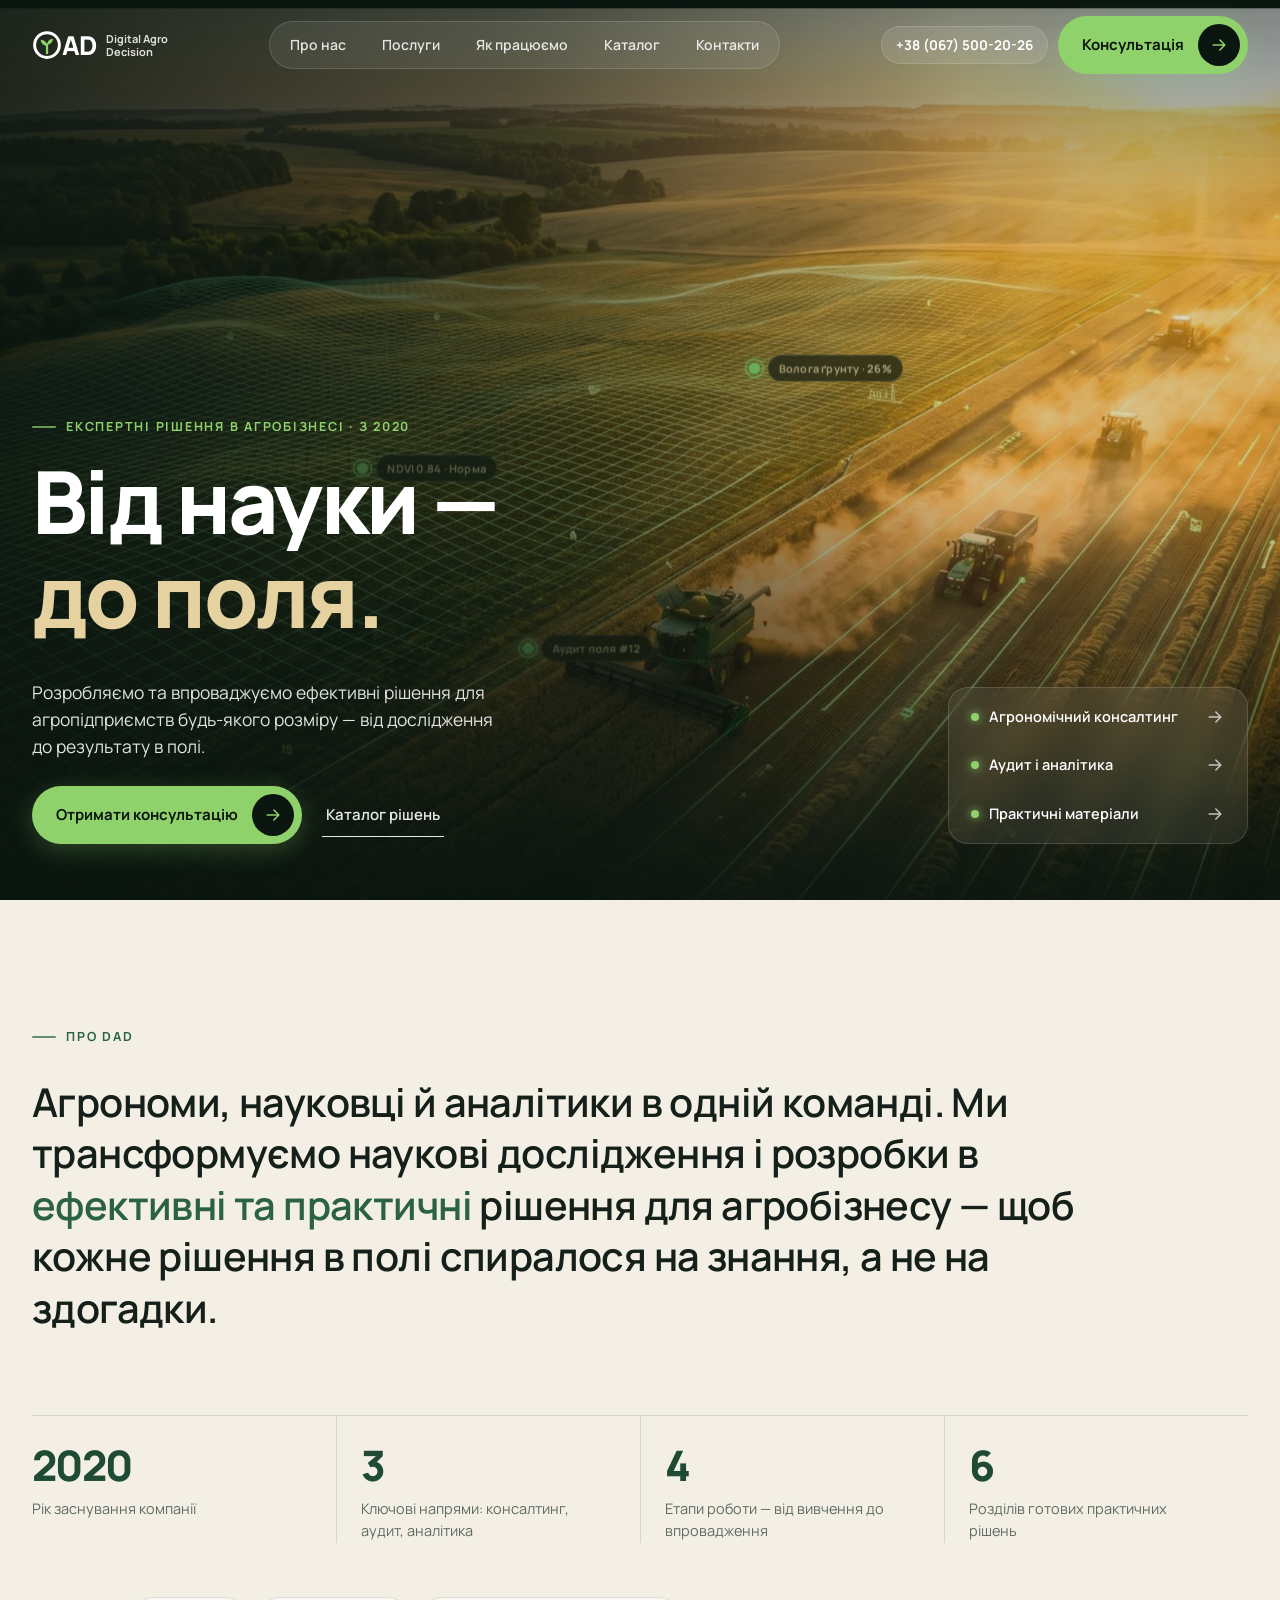
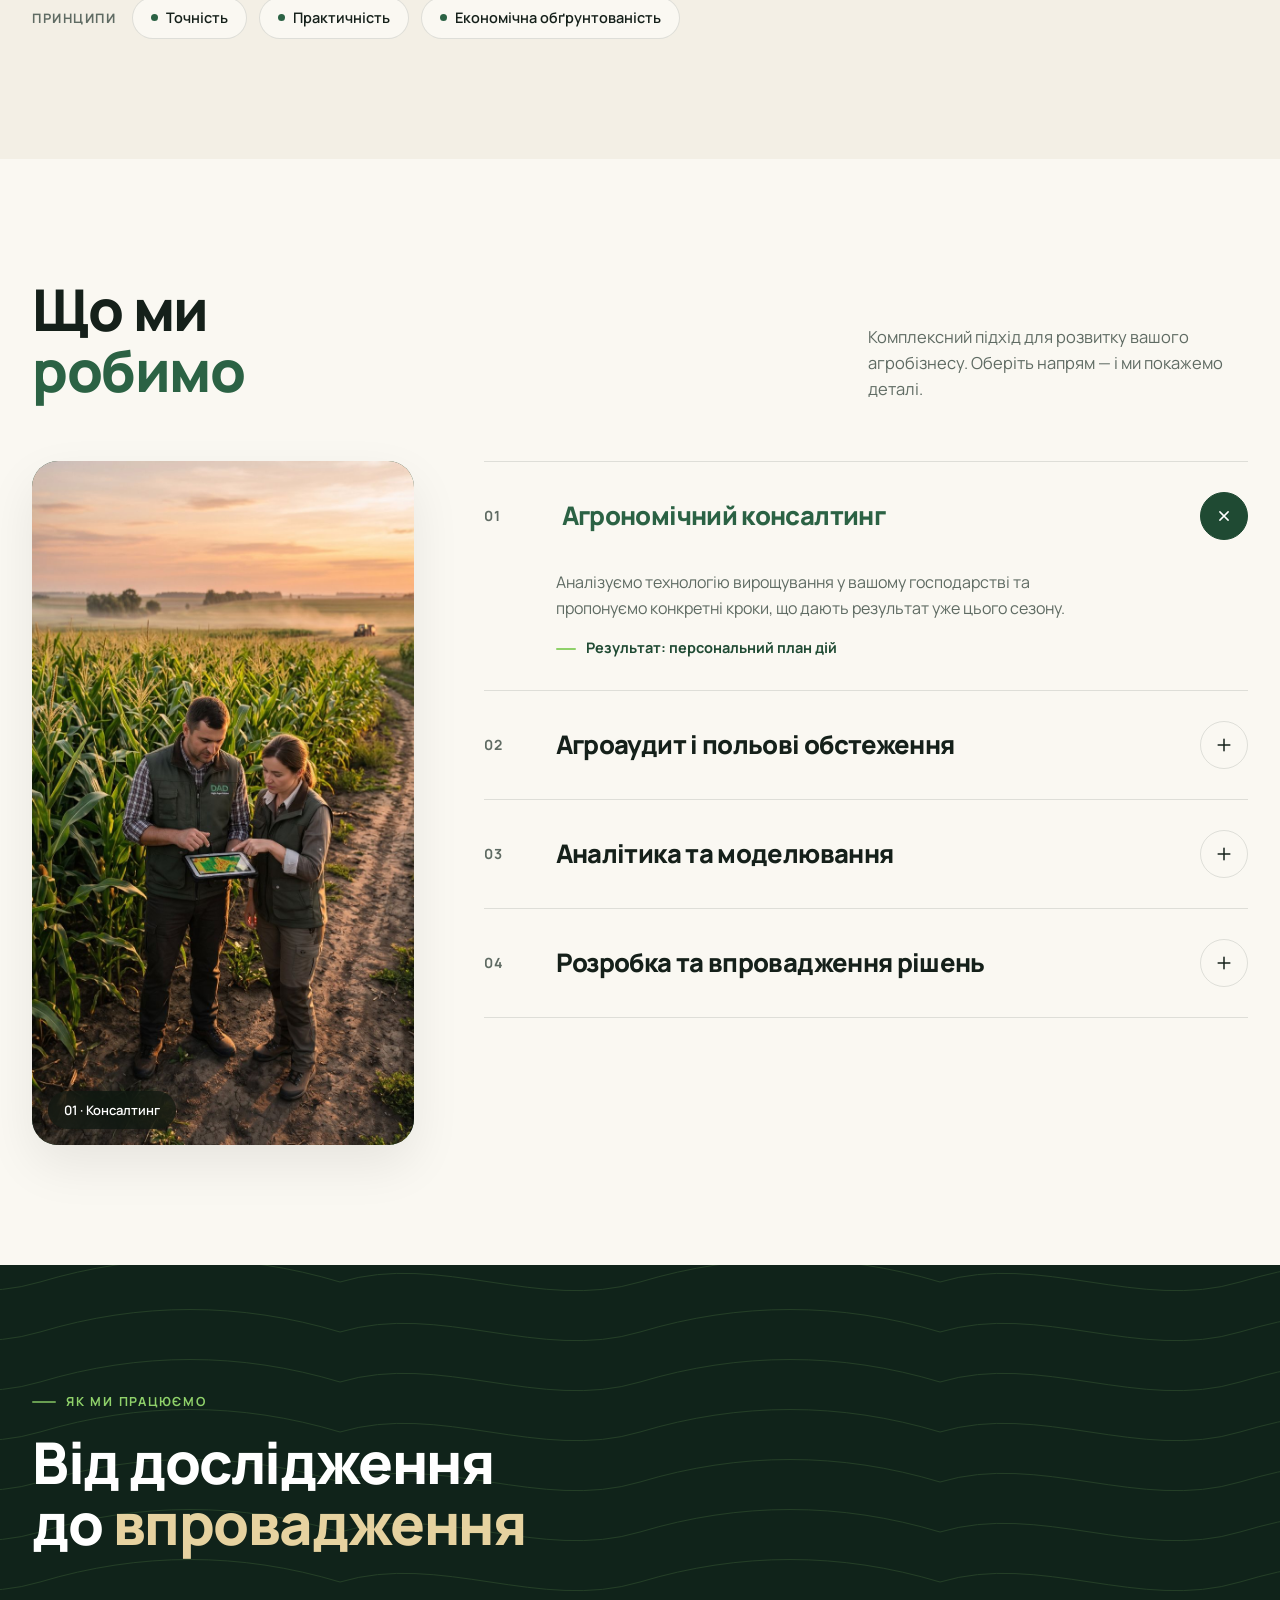
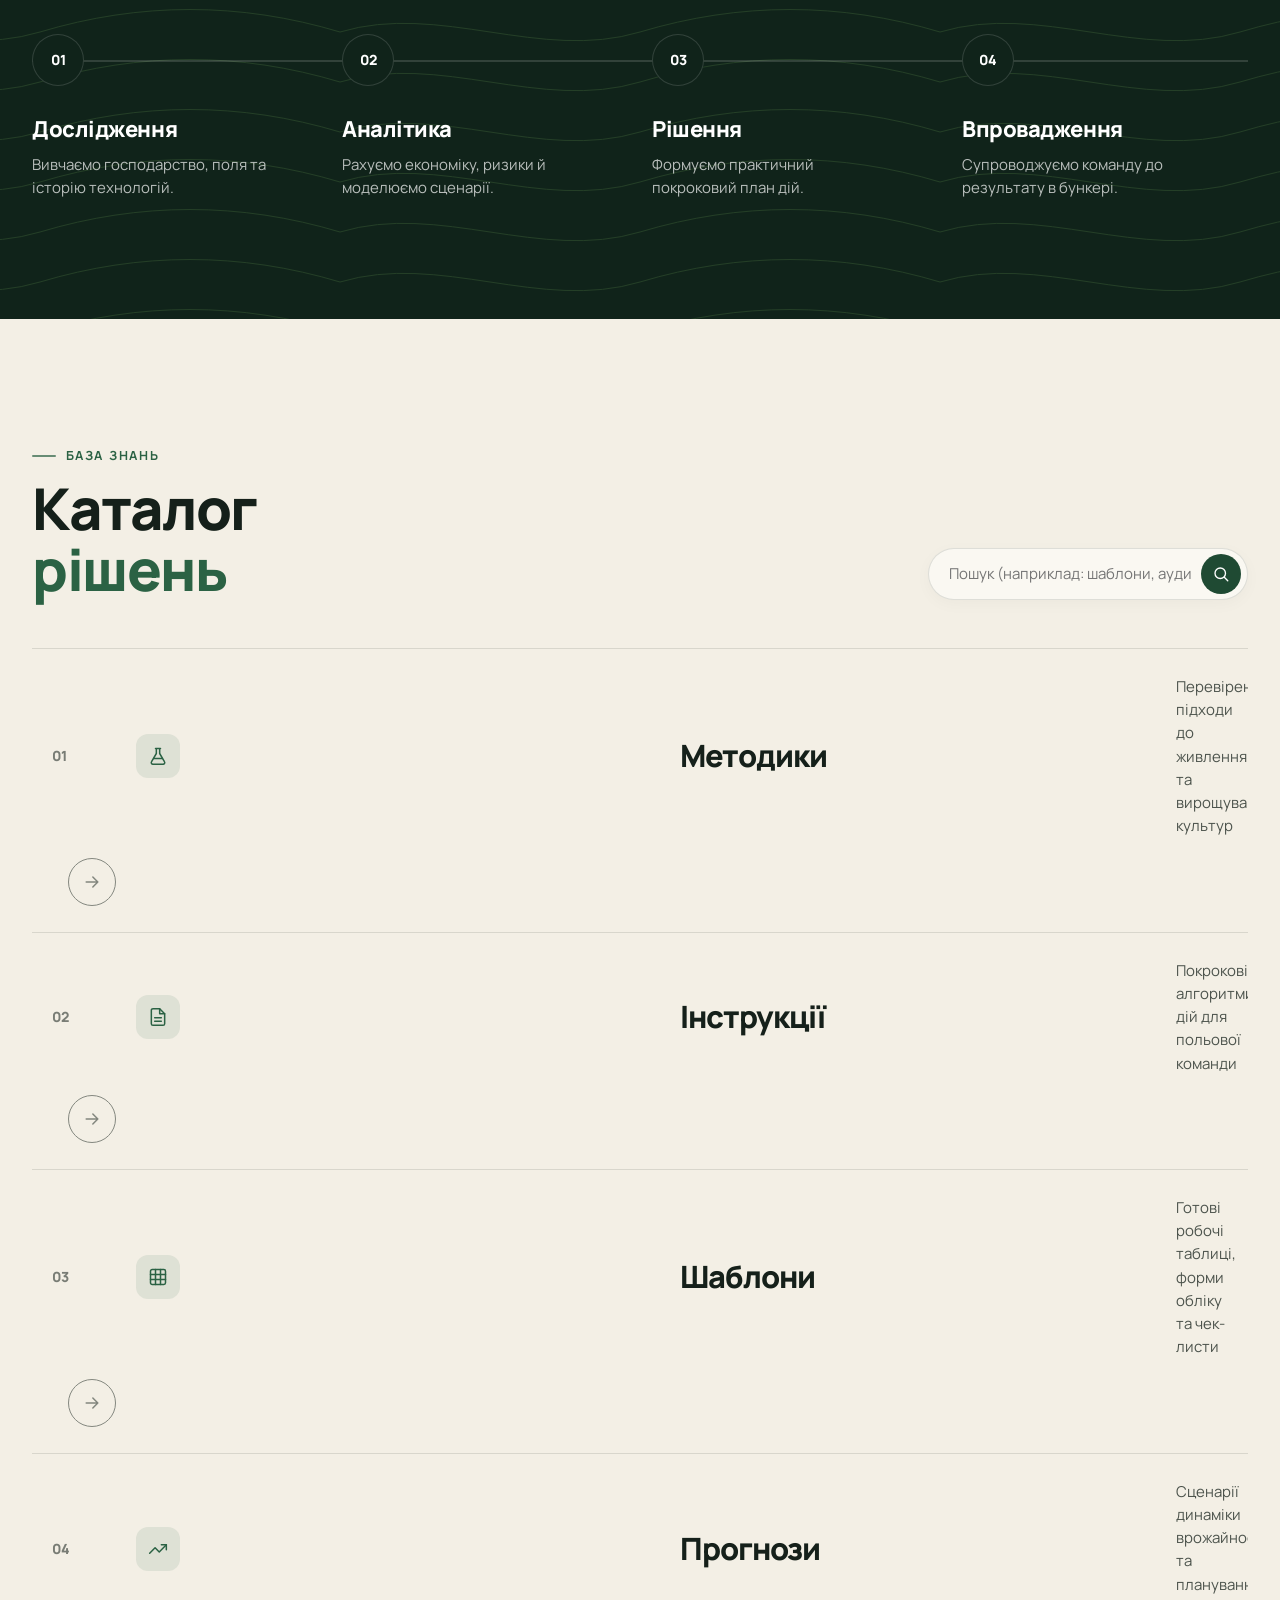
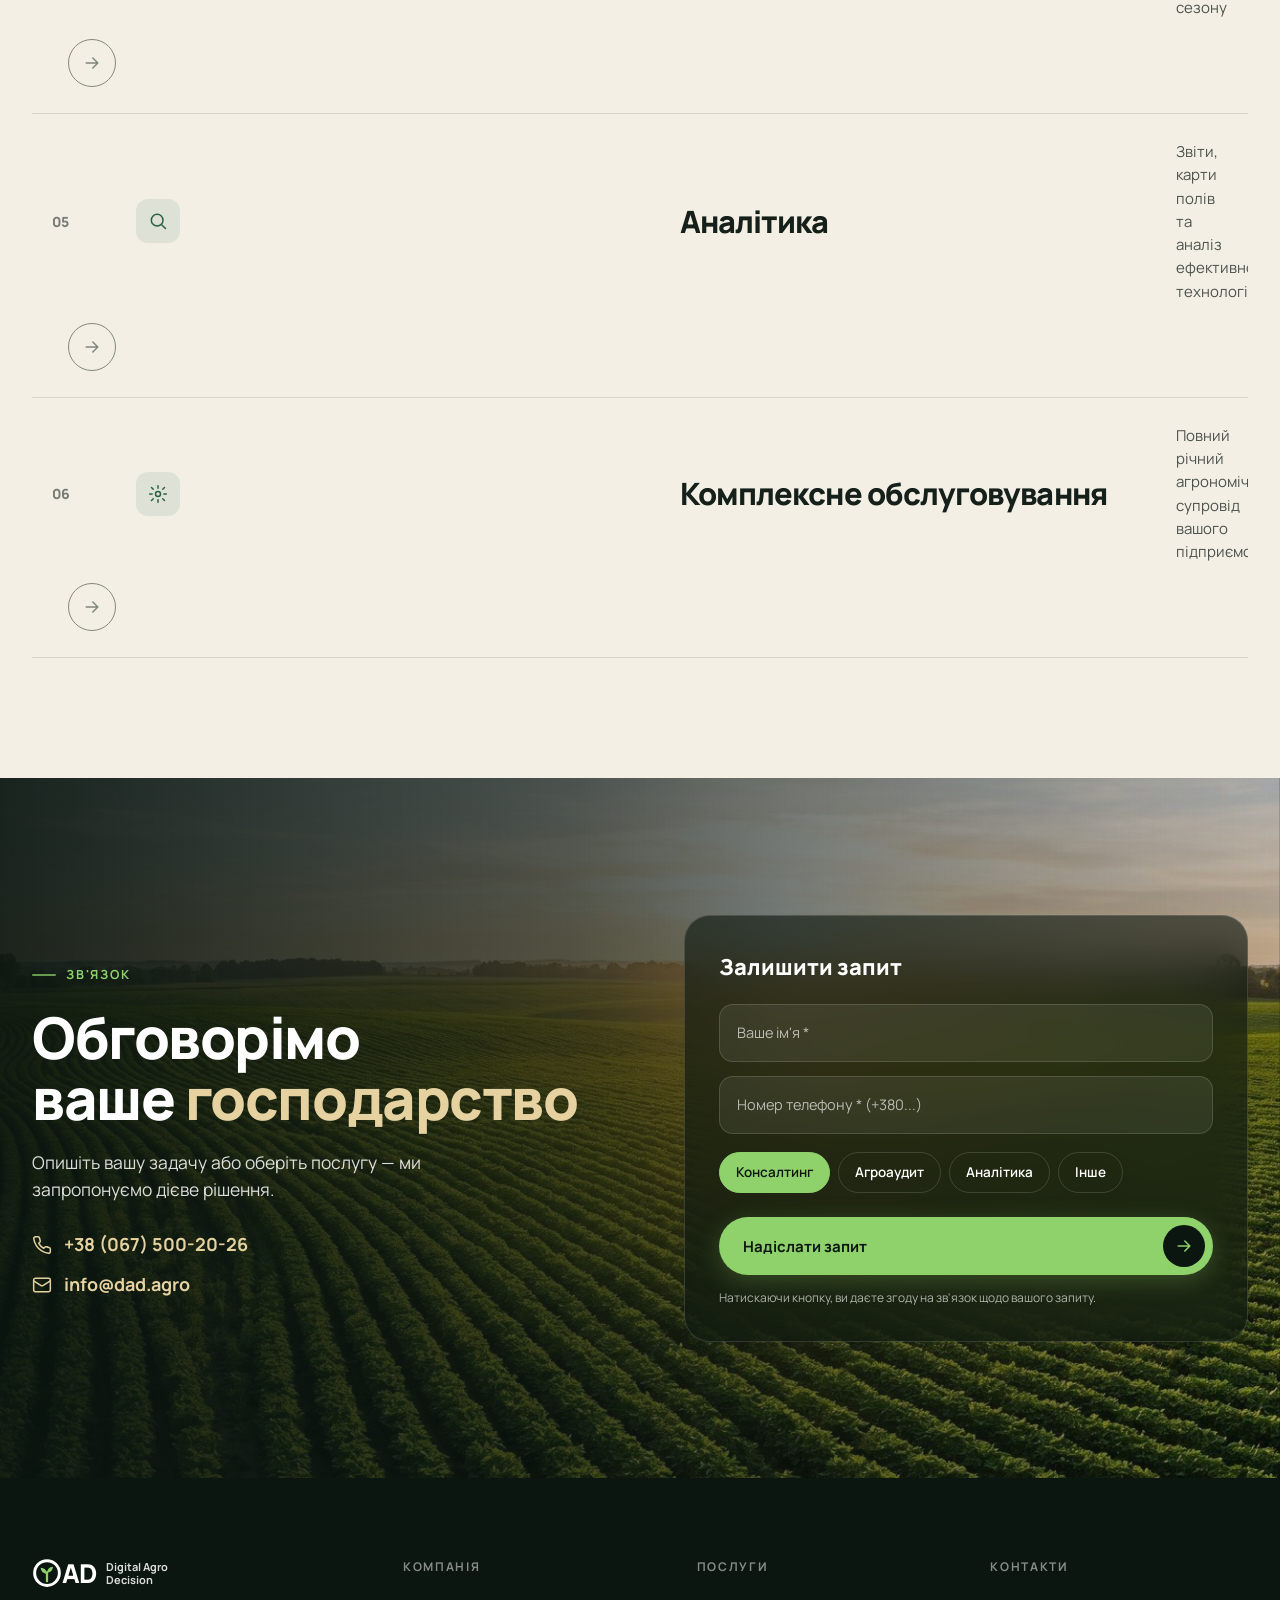
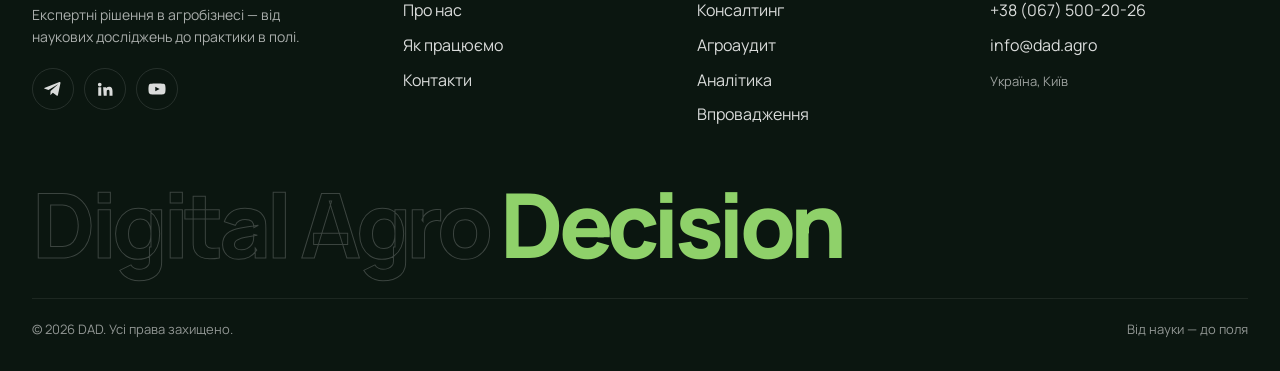
==== commit a673398e: "Epic breathing animations and mobile UX overhaul" ====
--- a/dad/index.html
+++ b/dad/index.html
@@ -2,12 +2,12 @@
 <html lang="uk">
 <head>
 <meta charset="UTF-8">
-<meta name="viewport" content="width=device-width, initial-scale=1.0">
+<meta name="viewport" content="width=device-width, initial-scale=1.0, viewport-fit=cover">
 <title>DAD — Від науки до поля | Digital Agro Decision</title>
-<meta name="description" content="Digital Agro Decision: агрономічний консалтинг, агроаудит, аналітика та впровадження ефективних рішень для агропідприємств будь-якого розміру.">
+<meta name="description" content="Digital Agro Decision: агрономічний консалтинг, агроаудит, аналітика та практичні рішення для агропідприємств. Точність, практичність, результат у полі.">
 <meta property="og:type" content="website">
 <meta property="og:title" content="DAD — Від науки до поля">
-<meta property="og:description" content="Digital Agro Decision: агрономічний консалтинг, агроаудит, аналітика та впровадження рішень для агропідприємств.">
+<meta property="og:description" content="Digital Agro Decision: експертні агрорішення, аудит, консалтинг та аналітика.">
 <meta property="og:image" content="img/hero-harvest.jpg">
 
 <!-- Favicon -->
@@ -16,6 +16,7 @@
 <link rel="preconnect" href="https://fonts.googleapis.com">
 <link rel="preconnect" href="https://fonts.gstatic.com" crossorigin>
 <link href="https://fonts.googleapis.com/css2?family=Manrope:wght@400;500;600;700;800&display=swap" rel="stylesheet">
+
 <style>
   :root{
     --ink:#0b1610;
@@ -23,16 +24,19 @@
     --moss:#1f4a33;
     --moss-2:#2b6244;
     --leaf:#8fd16a;
+    --leaf-glow:rgba(143,209,106,.4);
     --wheat:#e6d2a0;
     --cream:#f3efe5;
     --paper:#faf8f2;
     --text:#15201a;
     --muted:#5f6b63;
-    --line-d:rgba(255,255,255,.12);
+    --line-d:rgba(255,255,255,.14);
     --line-l:rgba(21,32,26,.12);
-    --ease:cubic-bezier(.22,.8,.2,1);
-  }
-  *{box-sizing:border-box;margin:0;padding:0}
+    --ease:cubic-bezier(.2,.8,.2,1);
+    --spring:cubic-bezier(.34,1.56,.64,1);
+  }
+
+  *{box-sizing:border-box;margin:0;padding:0;-webkit-tap-highlight-color:transparent}
   html{scroll-behavior:smooth}
   body{font-family:Manrope,system-ui,sans-serif;color:var(--text);background:var(--paper);line-height:1.55;-webkit-font-smoothing:antialiased;overflow-x:hidden}
   a{color:inherit;text-decoration:none}
@@ -40,327 +44,404 @@
   em{font-style:normal;font-weight:inherit}
   .wrap{width:100%;max-width:1280px;margin:0 auto;padding:0 32px}
   svg.i{width:20px;height:20px;stroke:currentColor;fill:none;stroke-width:1.8;stroke-linecap:round;stroke-linejoin:round;flex-shrink:0}
+  
   .eyebrow{display:inline-flex;align-items:center;gap:10px;font-size:12.5px;font-weight:700;letter-spacing:.14em;text-transform:uppercase}
-  .eyebrow::before{content:"";width:28px;height:1.5px;background:currentColor;opacity:.6}
+  .eyebrow::before{content:"";width:24px;height:2px;background:currentColor;border-radius:2px;opacity:.7}
   :focus-visible{outline:2px solid var(--leaf);outline-offset:3px;border-radius:6px}
 
   /* ---------- Buttons ---------- */
-  .cta-btn{display:inline-flex;align-items:center;gap:14px;padding:8px 8px 8px 26px;border-radius:999px;font-weight:700;font-size:15px;transition:.35s var(--ease);cursor:pointer;border:0;white-space:nowrap}
+  .cta-btn{display:inline-flex;align-items:center;gap:14px;padding:8px 8px 8px 24px;border-radius:999px;font-weight:700;font-size:15px;transition:.3s var(--ease);cursor:pointer;border:0;white-space:nowrap;user-select:none}
   .cta-btn .arr{width:42px;height:42px;border-radius:50%;display:grid;place-items:center;transition:.35s var(--ease);overflow:hidden;position:relative}
   .cta-btn .arr svg{transition:.35s var(--ease)}
   .cta-btn:hover .arr svg{transform:translateX(3px) rotate(-45deg)}
-  .cta-leaf{background:var(--leaf);color:var(--ink)}
+  .cta-leaf{background:var(--leaf);color:var(--ink);box-shadow:0 6px 24px rgba(143,209,106,.25)}
   .cta-leaf .arr{background:var(--ink);color:var(--leaf)}
-  .cta-leaf:hover{background:#a6e283;box-shadow:0 10px 40px rgba(143,209,106,.35)}
-  .cta-ink{background:var(--ink);color:#fff}
-  .cta-ink .arr{background:var(--leaf);color:var(--ink)}
-  .cta-ink:hover{background:var(--moss)}
-  .ghost-link{display:inline-flex;align-items:center;gap:10px;font-weight:600;font-size:15px;padding:10px 4px;border-bottom:1px solid currentColor;opacity:.9;transition:.25s}
-  .ghost-link:hover{opacity:1;gap:14px}
-
-  /* ---------- Плаваюча навігація ---------- */
-  .topbar{position:fixed;top:0;left:0;right:0;z-index:100;padding:18px 0;transition:.4s var(--ease);color:#fff}
-  .topbar .wrap{display:flex;align-items:center;justify-content:space-between;gap:20px}
+  .cta-leaf:hover{background:#a2e27e;transform:translateY(-2px);box-shadow:0 10px 32px rgba(143,209,106,.4)}
+  .cta-leaf:active{transform:translateY(0);box-shadow:0 4px 14px rgba(143,209,106,.3)}
+  
+  .ghost-link{display:inline-flex;align-items:center;gap:10px;font-weight:600;font-size:15px;padding:10px 4px;border-bottom:1.5px solid currentColor;opacity:.9;transition:.25s}
+  .ghost-link:hover{opacity:1;gap:14px;color:var(--leaf)}
+
+  /* ---------- Topbar ---------- */
+  .topbar{position:fixed;top:0;left:0;right:0;z-index:100;padding:16px 0;transition:.35s var(--ease);color:#fff}
+  .topbar .wrap{display:flex;align-items:center;justify-content:space-between;gap:16px}
   .topbar.light{color:var(--text)}
   .topbar.hide{transform:translateY(-110%)}
-  .logo{display:flex;align-items:center;gap:10px}
-  .logo-mark{display:flex;align-items:center;font-weight:800;font-size:28px;letter-spacing:-1px;line-height:1}
-  .logo-mark svg{width:32px;height:32px}
-  .logo-text{font-size:11px;line-height:1.25;font-weight:700;opacity:.85}
-  .pill-nav{display:flex;gap:4px;padding:5px;border-radius:999px;background:rgba(255,255,255,.08);border:1px solid rgba(255,255,255,.14);backdrop-filter:blur(16px);-webkit-backdrop-filter:blur(16px);transition:.4s}
-  .topbar.light .pill-nav{background:rgba(255,255,255,.75);border-color:var(--line-l);box-shadow:0 8px 30px rgba(0,0,0,.06)}
-  .pill-nav a{padding:9px 18px;border-radius:999px;font-size:14px;font-weight:600;transition:.25s;opacity:.85}
-  .pill-nav a:hover{opacity:1;background:rgba(255,255,255,.12)}
+  .logo{display:flex;align-items:center;gap:10px;font-weight:800}
+  .logo-mark{display:flex;align-items:center;font-size:26px;letter-spacing:-1px;line-height:1}
+  .logo-mark svg{width:30px;height:30px}
+  .logo-text{font-size:11px;line-height:1.2;font-weight:700;opacity:.85}
+  
+  .pill-nav{display:flex;gap:4px;padding:4px;border-radius:999px;background:rgba(255,255,255,.08);border:1px solid rgba(255,255,255,.14);backdrop-filter:blur(18px);-webkit-backdrop-filter:blur(18px);transition:.3s}
+  .topbar.light .pill-nav{background:rgba(255,255,255,.8);border-color:var(--line-l);box-shadow:0 8px 28px rgba(0,0,0,.06)}
+  .pill-nav a{padding:8px 16px;border-radius:999px;font-size:14px;font-weight:600;transition:.25s;opacity:.85}
+  .pill-nav a:hover{opacity:1;background:rgba(255,255,255,.14)}
   .topbar.light .pill-nav a:hover{background:rgba(31,74,51,.08)}
   .pill-nav a.active{opacity:1;background:var(--leaf);color:var(--ink)}
-  .top-actions{display:flex;align-items:center;gap:12px}
-  .top-tel{font-size:14px;font-weight:700;padding:8px 14px;border-radius:999px;background:rgba(255,255,255,.1);transition:.25s}
-  .topbar.light .top-tel{background:rgba(21,32,26,.06);color:var(--text)}
-  .top-tel:hover{background:var(--leaf);color:var(--ink)!important}
-  .top-actions .cta-btn{padding:5px 5px 5px 20px;font-size:14px}
-  .top-actions .cta-btn .arr{width:36px;height:36px}
+
+  .top-actions{display:flex;align-items:center;gap:10px}
+  .top-tel{font-size:13.5px;font-weight:700;padding:8px 14px;border-radius:999px;background:rgba(255,255,255,.1);border:1px solid var(--line-d);transition:.25s}
+  .topbar.light .top-tel{background:rgba(21,32,26,.05);border-color:var(--line-l);color:var(--text)}
+  .top-tel:hover{background:var(--leaf);color:var(--ink)!important;border-color:var(--leaf)}
+  
+  .icon-btn{width:44px;height:44px;border-radius:50%;display:grid;place-items:center;border:1px solid rgba(255,255,255,.2);background:rgba(255,255,255,.08);backdrop-filter:blur(12px);cursor:pointer;color:inherit;transition:.25s}
+  .topbar.light .icon-btn{border-color:var(--line-l);background:rgba(255,255,255,.8)}
   .menu-btn{display:none}
-
-  /* Анімація кнопки меню (Хрестик) */
-  .menu-btn svg line{transition:transform .3s var(--ease);transform-origin:center}
-  .menu-btn.is-active .bar-top{transform:translateY(4px) rotate(45deg)}
-  .menu-btn.is-active .bar-bot{transform:translateY(-4px) rotate(-45deg)}
-
-  /* Повноекранне меню (мобільне) */
-  .overlay{position:fixed;inset:0;z-index:99;background:var(--ink);color:#fff;display:flex;flex-direction:column;justify-content:center;padding:100px 32px 40px;clip-path:circle(0% at calc(100% - 52px) 40px);transition:clip-path .55s var(--ease);visibility:hidden}
-  .overlay.open{clip-path:circle(150% at calc(100% - 52px) 40px);visibility:visible}
-  .overlay a.big{display:flex;align-items:baseline;gap:16px;font-size:clamp(32px,8vw,52px);font-weight:800;letter-spacing:-1px;padding:8px 0;border-bottom:1px solid var(--line-d)}
-  .overlay a.big small{font-size:13px;font-weight:600;opacity:.5;letter-spacing:0}
-  .overlay .overlay-contacts{margin-top:28px;display:flex;flex-direction:column;gap:12px}
-  .overlay .overlay-tel{font-size:20px;font-weight:700;color:var(--leaf)}
-  .overlay .cta-btn{margin-top:20px;align-self:flex-start}
-
-  /* ---------- HERO (Плавний паралакс без стробоскопа) ---------- */
-  .hero{position:relative;height:100vh;min-height:680px;max-height:1100px;background:var(--ink);color:#fff;overflow:hidden}
-  .hero-photo{
-    position:absolute;
-    inset:-60px -30px -60px -30px;
+  .menu-btn svg line{transition:transform .3s var(--ease),opacity .2s;transform-origin:center}
+  .menu-btn.is-active .b1{transform:translateY(4px) rotate(45deg)}
+  .menu-btn.is-active .b2{transform:translateY(-4px) rotate(-45deg)}
+
+  /* Мобільне меню */
+  .overlay{position:fixed;inset:0;z-index:99;background:rgba(11,22,16,.97);backdrop-filter:blur(24px);-webkit-backdrop-filter:blur(24px);color:#fff;display:flex;flex-direction:column;justify-content:center;padding:90px 24px 32px;clip-path:circle(0% at calc(100% - 46px) 36px);transition:clip-path .5s var(--ease);visibility:hidden}
+  .overlay.open{clip-path:circle(150% at calc(100% - 46px) 36px);visibility:visible}
+  .overlay nav{display:flex;flex-direction:column;gap:6px}
+  .overlay a.big{display:flex;align-items:baseline;gap:14px;font-size:clamp(28px,7.5vw,42px);font-weight:800;letter-spacing:-.02em;padding:10px 0;border-bottom:1px solid var(--line-d);transition:.25s}
+  .overlay a.big small{font-size:12px;font-weight:700;opacity:.5;letter-spacing:.05em}
+  .overlay a.big:hover{color:var(--leaf);padding-left:6px}
+  .overlay-contacts{margin-top:28px;display:flex;flex-direction:column;gap:8px}
+  .overlay-tel{font-size:19px;font-weight:800;color:var(--wheat)}
+  .overlay-email{font-size:15px;opacity:.7}
+  .overlay .cta-btn{margin-top:24px;width:100%;justify-content:space-between}
+
+  /* ---------- HERO: Багатошаровий живий світ ---------- */
+  .hero{position:relative;height:100vh;height:100dvh;min-height:640px;max-height:1100px;background:var(--ink);color:#fff;overflow:hidden}
+  
+  /* Контейнер для паралаксу від мишки й скролу */
+  .hero-parallax{position:absolute;inset:-50px -25px -50px -25px;will-change:transform}
+  
+  /* Внутрішній шар фото з плавним, величним «диханням» */
+  .hero-bg{
+    position:absolute;inset:0;
     background:url('img/hero-harvest.jpg') 60% 40%/cover no-repeat;
     transform-origin:65% 40%;
+    animation:heroBreathe 22s ease-in-out infinite alternate;
     will-change:transform;
   }
-  
-  /* М'які шари світла без високочастотного мерехтіння */
+  @keyframes heroBreathe{
+    0%{transform:scale(1)}
+    100%{transform:scale(1.055)}
+  }
+
+  /* Атмосферні ефекти без стробоскопа */
   .fx{position:absolute;inset:0;pointer-events:none}
+  
+  /* М'яке сонце з пульсацією */
   .fx-sun{
-    background:radial-gradient(circle at 86% 6%,rgba(255,214,140,.6) 0%,rgba(255,190,90,.22) 16%,transparent 42%);
+    background:radial-gradient(circle at 86% 4%,rgba(255,214,140,.85) 0%,rgba(255,180,80,.32) 16%,transparent 44%);
     mix-blend-mode:screen;
-    opacity:.85;
-    transition:opacity 2s ease;
-  }
+    animation:sunPulse 8s ease-in-out infinite alternate;
+  }
+  @keyframes sunPulse{from{opacity:.65;transform:scale(.97)}to{opacity:1;transform:scale(1.04)}}
+
+  /* Оксамитові промені сонця */
   .fx-rays{
-    background:repeating-conic-gradient(from 200deg at 86% 4%,rgba(255,220,150,.1) 0deg 8deg,transparent 8deg 24deg);
+    background:repeating-conic-gradient(from 195deg at 86% 4%,rgba(255,225,160,.16) 0deg 8deg,transparent 8deg 26deg);
     mix-blend-mode:screen;
-    filter:blur(10px);
-    -webkit-mask-image:radial-gradient(circle at 86% 4%,#000 0%,transparent 60%);
-    mask-image:radial-gradient(circle at 86% 4%,#000 0%,transparent 60%);
-  }
+    filter:blur(12px);
+    -webkit-mask-image:radial-gradient(circle at 86% 4%,#000 0%,transparent 65%);
+    mask-image:radial-gradient(circle at 86% 4%,#000 0%,transparent 65%);
+    animation:raysSlow 60s linear infinite;
+  }
+  @keyframes raysSlow{0%{transform:rotate(0deg)}100%{transform:rotate(10deg)}}
+
+  /* Футуристичний сканер поля */
   .fx-scan{
-    overflow:hidden;
-    mix-blend-mode:screen;
-    -webkit-mask-image:linear-gradient(90deg,#000 0%,#000 55%,transparent 75%);
-    mask-image:linear-gradient(90deg,#000 0%,#000 55%,transparent 75%)
+    overflow:hidden;mix-blend-mode:screen;
+    -webkit-mask-image:linear-gradient(90deg,#000 0%,#000 60%,transparent 80%);
+    mask-image:linear-gradient(90deg,#000 0%,#000 60%,transparent 80%);
   }
   .fx-scan::before{
-    content:"";position:absolute;top:-30%;bottom:-30%;left:0;width:18%;
-    background:linear-gradient(90deg,transparent,rgba(120,255,140,.07) 40%,rgba(160,255,150,.35) 50%,rgba(120,255,140,.07) 60%,transparent);
+    content:"";position:absolute;top:-40%;bottom:-40%;left:0;width:20%;
+    background:linear-gradient(90deg,transparent,rgba(120,255,140,.06) 35%,rgba(160,255,150,.35) 50%,rgba(120,255,140,.06) 65%,transparent);
     transform:translateX(-120%) skewX(-18deg);
-    animation:scan 8s cubic-bezier(.5,0,.3,1) infinite
-  }
-  @keyframes scan{0%{transform:translateX(-120%) skewX(-18deg)}70%,100%{transform:translateX(560%) skewX(-18deg)}}
-  
-  .node-dot{position:absolute;width:10px;height:10px;margin:-5px 0 0 -5px;border-radius:50%;background:#9dff8a;box-shadow:0 0 12px #9dff8a,0 0 26px rgba(157,255,138,.6);pointer-events:none}
-  .node-dot::before,.node-dot::after{content:"";position:absolute;inset:-4px;border-radius:50%;border:1.5px solid rgba(157,255,138,.8);animation:ping 2.8s ease-out infinite}
-  .node-dot::after{animation-delay:1.4s}
-  @keyframes ping{from{transform:scale(.6);opacity:1}to{transform:scale(3.5);opacity:0}}
+    animation:scanLoop 8.5s cubic-bezier(.5,0,.3,1) infinite;
+  }
+  @keyframes scanLoop{0%{transform:translateX(-120%) skewX(-18deg)}70%,100%{transform:translateX(580%) skewX(-18deg)}}
+
+  /* Телеметричні пін-сенсори на полі */
+  .pin{position:absolute;display:flex;align-items:center;gap:8px;pointer-events:none;transform:translate(-50%,-50%)}
+  .pin-dot{width:11px;height:11px;border-radius:50%;background:#9dff8a;box-shadow:0 0 14px #9dff8a,0 0 28px rgba(157,255,138,.6);position:relative}
+  .pin-dot::before,.pin-dot::after{content:"";position:absolute;inset:-4px;border-radius:50%;border:1.5px solid rgba(157,255,138,.8);animation:pinPing 2.8s ease-out infinite}
+  .pin-dot::after{animation-delay:1.4s}
+  @keyframes pinPing{from{transform:scale(.6);opacity:1}to{transform:scale(3.8);opacity:0}}
+  .pin-badge{padding:4px 10px;border-radius:999px;background:rgba(11,22,16,.65);border:1px solid rgba(255,255,255,.15);backdrop-filter:blur(8px);font-size:11px;font-weight:700;color:var(--wheat);letter-spacing:.02em;white-space:nowrap}
 
   .hero::after{
     content:"";position:absolute;inset:0;pointer-events:none;
-    background:linear-gradient(90deg,rgba(11,22,16,.85) 0%,rgba(11,22,16,.58) 38%,rgba(11,22,16,.1) 70%),
-               linear-gradient(180deg,rgba(11,22,16,.5) 0%,transparent 20%,transparent 55%,rgba(11,22,16,.88) 100%)
-  }
-  .hero-content{position:relative;z-index:2;height:100%;display:flex;flex-direction:column;justify-content:flex-end;padding-bottom:64px}
-  .hero .eyebrow{color:var(--leaf);margin-bottom:26px}
-  .hero h1{font-size:clamp(46px,7.4vw,112px);font-weight:800;line-height:1;letter-spacing:-.03em}
+    background:linear-gradient(90deg,rgba(11,22,16,.88) 0%,rgba(11,22,16,.6) 40%,rgba(11,22,16,.15) 75%),
+               linear-gradient(180deg,rgba(11,22,16,.45) 0%,transparent 25%,transparent 55%,rgba(11,22,16,.92) 100%)
+  }
+
+  .hero-content{position:relative;z-index:2;height:100%;display:flex;flex-direction:column;justify-content:flex-end;padding-bottom:56px}
+  .hero .eyebrow{color:var(--leaf);margin-bottom:20px}
+  .hero h1{font-size:clamp(42px,6.8vw,104px);font-weight:800;line-height:1.02;letter-spacing:-.03em}
   .hero h1 em{color:var(--wheat)}
   .hero h1 .ln{display:block;overflow:hidden;padding-bottom:.06em}
-  .hero h1 .ln span{display:inline-block;transform:translateY(105%);animation:rise 1.1s var(--ease) forwards}
+  .hero h1 .ln span{display:inline-block;transform:translateY(105%);animation:riseText 1.1s var(--ease) forwards}
   .hero h1 .ln:nth-child(2) span{animation-delay:.12s}
-  @keyframes rise{to{transform:none}}
-  .hero-row{display:flex;justify-content:space-between;align-items:flex-end;gap:40px;margin-top:40px;flex-wrap:wrap}
-  .hero-lead{max-width:470px;font-size:18px;opacity:.85}
-  .hero-actions{display:flex;align-items:center;gap:26px;margin-top:28px;flex-wrap:wrap}
-  .fade-in{opacity:0;transform:translateY(16px);animation:fin .9s var(--ease) forwards}
-  @keyframes fin{to{opacity:1;transform:none}}
-  .dir-card{display:grid;gap:2px;min-width:300px;padding:6px;border-radius:20px;background:rgba(255,255,255,.06);border:1px solid var(--line-d);backdrop-filter:blur(16px);-webkit-backdrop-filter:blur(16px)}
-  .dir-card a{display:flex;align-items:center;justify-content:space-between;gap:20px;padding:14px 16px;border-radius:14px;font-weight:600;font-size:15px;transition:.25s}
-  .dir-card a span{display:flex;align-items:center;gap:12px}
-  .dir-card a .dot{width:8px;height:8px;border-radius:50%;background:var(--leaf);box-shadow:0 0 12px var(--leaf)}
-  .dir-card a:hover{background:rgba(255,255,255,.08)}
+  @keyframes riseText{to{transform:none}}
+
+  .hero-row{display:flex;justify-content:space-between;align-items:flex-end;gap:36px;margin-top:34px;flex-wrap:wrap}
+  .hero-lead{max-width:480px;font-size:17.5px;opacity:.88;line-height:1.55}
+  .hero-actions{display:flex;align-items:center;gap:20px;margin-top:26px;flex-wrap:wrap}
+  .fade-in{opacity:0;transform:translateY(16px);animation:fadeIn .9s var(--ease) forwards}
+  @keyframes fadeIn{to{opacity:1;transform:none}}
+
+  .dir-card{display:grid;gap:2px;min-width:300px;padding:6px;border-radius:20px;background:rgba(255,255,255,.07);border:1px solid var(--line-d);backdrop-filter:blur(16px);-webkit-backdrop-filter:blur(16px)}
+  .dir-card a{display:flex;align-items:center;justify-content:space-between;gap:18px;padding:12px 16px;border-radius:14px;font-weight:600;font-size:14.5px;transition:.25s}
+  .dir-card a span{display:flex;align-items:center;gap:10px}
+  .dir-card a .dot{width:8px;height:8px;border-radius:50%;background:var(--leaf);box-shadow:0 0 10px var(--leaf)}
+  .dir-card a:hover{background:rgba(255,255,255,.1)}
   .dir-card a:hover svg{transform:translateX(3px)}
   .dir-card svg{transition:.25s;opacity:.7}
 
   /* ---------- Reveal ---------- */
-  .rv{opacity:0;transform:translateY(34px);transition:opacity 1s var(--ease),transform 1s var(--ease);transition-delay:var(--d,0s)}
+  .rv{opacity:0;transform:translateY(28px);transition:opacity .9s var(--ease),transform .9s var(--ease);transition-delay:var(--d,0s)}
   .rv.in{opacity:1;transform:none}
 
   section{position:relative}
-  .sec{padding:140px 0}
-  .h2{font-size:clamp(36px,4.6vw,66px);font-weight:800;line-height:1.05;letter-spacing:-.025em}
+  .sec{padding:120px 0}
+  .h2{font-size:clamp(34px,4.5vw,62px);font-weight:800;line-height:1.06;letter-spacing:-.025em}
   .h2 em{color:var(--moss-2)}
 
   /* ---------- Маніфест ---------- */
   .manifest{background:var(--cream)}
-  .manifest .eyebrow{color:var(--moss-2);margin-bottom:34px}
-  .manifest-text{font-size:clamp(26px,3.3vw,46px);font-weight:600;line-height:1.28;letter-spacing:-.015em;max-width:1080px}
+  .manifest .eyebrow{color:var(--moss-2);margin-bottom:30px}
+  .manifest-text{font-size:clamp(24px,3.1vw,44px);font-weight:600;line-height:1.3;letter-spacing:-.015em;max-width:1080px}
   .manifest-text em{color:var(--moss-2)}
-  .facts{display:grid;grid-template-columns:repeat(4,1fr);margin-top:100px;border-top:1px solid var(--line-l)}
-  .fact{padding:30px 28px 0 0}
-  .fact + .fact{padding-left:28px;border-left:1px solid var(--line-l)}
-  .fact b{display:block;font-size:44px;font-weight:800;letter-spacing:-.04em;color:var(--moss);line-height:1;margin-bottom:14px}
-  .fact p{color:var(--muted);font-size:15px;max-width:240px}
-  .principles{display:flex;align-items:center;gap:14px;margin-top:60px;flex-wrap:wrap}
-  .principles .lbl{font-size:13px;font-weight:700;letter-spacing:.12em;text-transform:uppercase;color:var(--muted);margin-right:6px}
-  .chip{display:inline-flex;align-items:center;gap:8px;padding:10px 18px;border-radius:999px;border:1px solid var(--line-l);background:var(--paper);font-weight:600;font-size:15px}
+  .facts{display:grid;grid-template-columns:repeat(4,1fr);margin-top:80px;border-top:1px solid var(--line-l)}
+  .fact{padding:28px 24px 0 0}
+  .fact + .fact{padding-left:24px;border-left:1px solid var(--line-l)}
+  .fact b{display:block;font-size:42px;font-weight:800;letter-spacing:-.04em;color:var(--moss);line-height:1;margin-bottom:12px}
+  .fact p{color:var(--muted);font-size:14.5px;max-width:240px}
+  .principles{display:flex;align-items:center;gap:12px;margin-top:54px;flex-wrap:wrap}
+  .principles .lbl{font-size:13px;font-weight:700;letter-spacing:.12em;text-transform:uppercase;color:var(--muted);margin-right:4px}
+  .chip{display:inline-flex;align-items:center;gap:8px;padding:9px 18px;border-radius:999px;border:1px solid var(--line-l);background:var(--paper);font-weight:600;font-size:14.5px}
   .chip i{width:7px;height:7px;border-radius:50%;background:var(--moss-2)}
 
-  /* ---------- Послуги: список + липке фото ---------- */
+  /* ---------- Послуги: Десктоп + Мобільний акордеон ---------- */
   .services{background:var(--paper)}
-  .svc-head{display:flex;justify-content:space-between;align-items:flex-end;gap:30px;margin-bottom:70px;flex-wrap:wrap}
-  .svc-head p{max-width:380px;color:var(--muted);font-size:17px}
-  .svc-layout{display:grid;grid-template-columns:auto 1fr;gap:80px;align-items:start}
-  .svc-media{position:sticky;top:110px;height:min(78vh,760px);aspect-ratio:837/1500;border-radius:28px;overflow:hidden;background:var(--moss)}
-  .svc-media img{position:absolute;inset:0;width:100%;height:100%;object-fit:cover;object-position:center!important;opacity:0;transform:scale(1.03);transition:opacity .7s var(--ease),transform 1.2s var(--ease)}
+  .svc-head{display:flex;justify-content:space-between;align-items:flex-end;gap:30px;margin-bottom:60px;flex-wrap:wrap}
+  .svc-head p{max-width:380px;color:var(--muted);font-size:16.5px}
+  .svc-layout{display:grid;grid-template-columns:auto 1fr;gap:70px;align-items:start}
+  
+  /* Десктопне липке медіа */
+  .svc-media{position:sticky;top:100px;height:min(76vh,720px);aspect-ratio:837/1500;border-radius:26px;overflow:hidden;background:var(--moss);box-shadow:0 20px 50px rgba(0,0,0,.08)}
+  .svc-media img{position:absolute;inset:0;width:100%;height:100%;object-fit:cover;opacity:0;transform:scale(1.03);transition:opacity .65s var(--ease),transform 1s var(--ease)}
   .svc-media img.on{opacity:1;transform:scale(1)}
-  .svc-media .tag{position:absolute;left:18px;bottom:18px;z-index:2;padding:10px 16px;border-radius:999px;background:rgba(11,22,16,.6);backdrop-filter:blur(10px);color:#fff;font-size:13px;font-weight:600}
+  .svc-media .tag{position:absolute;left:16px;bottom:16px;z-index:2;padding:9px 16px;border-radius:999px;background:rgba(11,22,16,.65);backdrop-filter:blur(10px);color:#fff;font-size:13px;font-weight:600}
+  
   .svc-list{border-top:1px solid var(--line-l)}
   .svc-item{border-bottom:1px solid var(--line-l)}
-  .svc-item button{width:100%;display:grid;grid-template-columns:64px 1fr 52px;align-items:center;gap:16px;padding:34px 0;background:none;border:0;text-align:left;cursor:pointer;color:inherit}
+  .svc-item button{width:100%;display:grid;grid-template-columns:56px 1fr 48px;align-items:center;gap:16px;padding:30px 0;background:none;border:0;text-align:left;cursor:pointer;color:inherit}
   .svc-item .n{font-size:14px;font-weight:700;color:var(--muted);letter-spacing:.06em}
-  .svc-item h3{font-size:clamp(22px,2.1vw,30px);font-weight:800;letter-spacing:-.03em;line-height:1.1;transition:.35s var(--ease)}
-  .svc-item .plus{width:52px;height:52px;border-radius:50%;border:1px solid var(--line-l);display:grid;place-items:center;transition:.35s var(--ease)}
+  .svc-item h3{font-size:clamp(20px,2vw,28px);font-weight:800;letter-spacing:-.025em;line-height:1.15;transition:.3s var(--ease)}
+  .svc-item .plus{width:48px;height:48px;border-radius:50%;border:1px solid var(--line-l);display:grid;place-items:center;transition:.35s var(--ease)}
   .svc-item .plus svg{transition:.35s var(--ease)}
-  .svc-item:hover h3,.svc-item.open h3{color:var(--moss-2);transform:translateX(8px)}
+  .svc-item:hover h3,.svc-item.open h3{color:var(--moss-2);transform:translateX(6px)}
   .svc-item.open .plus{background:var(--moss);border-color:var(--moss);color:#fff}
   .svc-item.open .plus svg{transform:rotate(45deg)}
-  .svc-body{display:grid;grid-template-rows:0fr;transition:grid-template-rows .5s var(--ease)}
+  
+  .svc-body{display:grid;grid-template-rows:0fr;transition:grid-template-rows .45s var(--ease)}
   .svc-item.open .svc-body{grid-template-rows:1fr}
   .svc-body > div{overflow:hidden}
-  .svc-body .inner{padding:0 0 34px 80px;display:grid;gap:18px}
-  .svc-body p{color:var(--muted);font-size:16.5px;max-width:520px}
-  .svc-body .res{display:inline-flex;align-items:center;gap:10px;font-weight:700;color:var(--moss)}
-  .svc-body .res::before{content:"";width:22px;height:1.5px;background:var(--leaf)}
+  .svc-body .inner{padding:0 0 30px 72px;display:grid;gap:16px}
+  .svc-body p{color:var(--muted);font-size:16px;max-width:520px;line-height:1.6}
+  .svc-body .res{display:inline-flex;align-items:center;gap:10px;font-weight:700;color:var(--moss);font-size:14.5px}
+  .svc-body .res::before{content:"";width:20px;height:2px;background:var(--leaf);border-radius:1px}
   .svc-body .m-img{display:none}
 
   /* ---------- Процес ---------- */
   .process{background:var(--forest);color:#fff;overflow:hidden}
-  .process::before{content:"";position:absolute;inset:0;opacity:.18;
+  .process::before{content:"";position:absolute;inset:0;opacity:.16;
     background:url("data:image/svg+xml,%3Csvg xmlns='http://www.w3.org/2000/svg' width='600' height='300' viewBox='0 0 600 300'%3E%3Cg fill='none' stroke='%238fd16a' stroke-width='1'%3E%3Cpath d='M0 40c100-30 200 30 300 0s200-30 300 0'/%3E%3Cpath d='M0 90c100-30 200 30 300 0s200-30 300 0'/%3E%3Cpath d='M0 140c100-30 200 30 300 0s200-30 300 0'/%3E%3Cpath d='M0 190c100-30 200 30 300 0s200-30 300 0'/%3E%3Cpath d='M0 240c100-30 200 30 300 0s200-30 300 0'/%3E%3Cpath d='M0 290c100-30 200 30 300 0s200-30 300 0'/%3E%3C/g%3E%3C/svg%3E") center/600px 300px}
   .process .wrap{position:relative}
-  .process .eyebrow{color:var(--leaf);margin-bottom:24px}
+  .process .eyebrow{color:var(--leaf);margin-bottom:20px}
   .process .h2 em{color:var(--wheat)}
-  .steps{position:relative;display:grid;grid-template-columns:repeat(4,1fr);gap:30px;margin-top:90px}
-  .track{position:absolute;left:0;right:0;top:27px;height:1px;background:var(--line-d)}
-  .track i{position:absolute;inset:0;background:linear-gradient(90deg,var(--leaf),var(--wheat));transform-origin:left;transform:scaleX(var(--p,0));box-shadow:0 0 14px rgba(143,209,106,.6)}
-  .step .node{position:relative;width:56px;height:56px;border-radius:50%;background:var(--forest);border:1px solid var(--line-d);display:grid;place-items:center;font-weight:700;font-size:14px;transition:.5s var(--ease)}
-  .step.lit .node{background:var(--leaf);color:var(--ink);border-color:var(--leaf);box-shadow:0 0 0 8px rgba(143,209,106,.12)}
-  .step h3{font-size:24px;font-weight:800;letter-spacing:-.02em;margin:30px 0 10px}
-  .step p{opacity:.65;font-size:15.5px;max-width:250px}
-
-  /* ---------- Каталог: індекс-список ---------- */
+  .steps{position:relative;display:grid;grid-template-columns:repeat(4,1fr);gap:24px;margin-top:80px}
+  .track{position:absolute;left:0;right:0;top:26px;height:2px;background:var(--line-d)}
+  .track i{position:absolute;inset:0;background:linear-gradient(90deg,var(--leaf),var(--wheat));transform-origin:left;transform:scaleX(var(--p,0));box-shadow:0 0 12px rgba(143,209,106,.5)}
+  .step .node{position:relative;width:52px;height:52px;border-radius:50%;background:var(--forest);border:1.5px solid var(--line-d);display:grid;place-items:center;font-weight:800;font-size:14px;transition:.4s var(--ease)}
+  .step.lit .node{background:var(--leaf);color:var(--ink);border-color:var(--leaf);box-shadow:0 0 0 8px rgba(143,209,106,.15)}
+  .step h3{font-size:22px;font-weight:800;letter-spacing:-.02em;margin:26px 0 8px}
+  .step p{opacity:.7;font-size:15px;max-width:240px;line-height:1.5}
+
+  /* ---------- Каталог: сучасні картки з моментальним переходом ---------- */
   .catalog{background:var(--cream)}
-  .cat-head{display:flex;justify-content:space-between;align-items:flex-end;gap:30px;flex-wrap:wrap;margin-bottom:56px}
-  .cat-tools{display:flex;align-items:center;gap:14px;flex-wrap:wrap}
-  .search{display:flex;align-items:center;gap:10px;width:300px;padding:0 6px 0 20px;height:54px;border-radius:999px;background:var(--paper);border:1px solid var(--line-l);transition:.25s}
+  .cat-head{display:flex;justify-content:space-between;align-items:flex-end;gap:24px;flex-wrap:wrap;margin-bottom:48px}
+  .cat-tools{display:flex;align-items:center;gap:12px;flex-wrap:wrap}
+  .search{display:flex;align-items:center;gap:10px;width:320px;padding:0 6px 0 20px;height:52px;border-radius:999px;background:var(--paper);border:1px solid var(--line-l);box-shadow:0 4px 16px rgba(0,0,0,.03);transition:.25s}
   .search:focus-within{border-color:var(--moss-2);box-shadow:0 0 0 4px rgba(43,98,68,.12)}
   .search input{flex:1;border:0;outline:0;background:transparent;font-size:15px;min-width:0}
-  .search span{width:42px;height:42px;border-radius:50%;background:var(--moss);color:#fff;display:grid;place-items:center}
+  .search span{width:40px;height:40px;border-radius:50%;background:var(--moss);color:#fff;display:grid;place-items:center}
+  
   .cat-list{border-top:1px solid var(--line-l)}
-  .cat-row{position:relative;display:grid;grid-template-columns:80px 1.1fr 1fr 60px;align-items:center;gap:20px;padding:30px 24px;border-bottom:1px solid var(--line-l);overflow:hidden;isolation:isolate;transition:color .45s var(--ease);cursor:pointer}
-  .cat-row::before{content:"";position:absolute;inset:0;z-index:-1;background:var(--moss);transform:scaleY(0);transform-origin:bottom;transition:transform .5s var(--ease)}
+  .cat-row{position:relative;display:grid;grid-template-columns:64px 1.1fr 1fr 52px;align-items:center;gap:20px;padding:26px 20px;border-bottom:1px solid var(--line-l);overflow:hidden;isolation:isolate;transition:color .35s var(--ease),background .35s;cursor:pointer}
+  .cat-row::before{content:"";position:absolute;inset:0;z-index:-1;background:var(--moss);transform:scaleY(0);transform-origin:bottom;transition:transform .4s var(--ease)}
   .cat-row:hover{color:#fff}
   .cat-row:hover::before{transform:scaleY(1)}
-  .cat-row .n{font-weight:700;font-size:14px;opacity:.55}
-  .cat-row h3{display:flex;align-items:center;gap:16px;font-size:clamp(24px,2.8vw,40px);font-weight:800;letter-spacing:-.035em;line-height:1.05}
-  .cat-row h3 svg.i{width:30px;height:30px;stroke-width:1.5;color:var(--moss-2);transition:.4s}
-  .cat-row:hover h3 svg.i{color:var(--leaf)}
-  .cat-row p{font-size:15.5px;opacity:.7}
-  .cat-row .go{justify-self:end;width:52px;height:52px;border-radius:50%;border:1px solid currentColor;display:grid;place-items:center;opacity:.5;transition:.4s var(--ease)}
+  .cat-row .n{font-weight:800;font-size:14px;opacity:.55}
+  .cat-row h3{display:flex;align-items:center;gap:14px;font-size:clamp(22px,2.4vw,34px);font-weight:800;letter-spacing:-.03em;line-height:1.1}
+  .cat-row .cat-icon{width:44px;height:44px;border-radius:12px;background:rgba(43,98,68,.1);color:var(--moss-2);display:grid;place-items:center;transition:.3s}
+  .cat-row:hover .cat-icon{background:rgba(255,255,255,.15);color:var(--leaf)}
+  .cat-row p{font-size:15px;opacity:.75}
+  .cat-row .go{justify-self:end;width:48px;height:48px;border-radius:50%;border:1px solid currentColor;display:grid;place-items:center;opacity:.5;transition:.35s var(--ease)}
   .cat-row:hover .go{opacity:1;background:var(--leaf);color:var(--ink);border-color:var(--leaf);transform:rotate(-45deg)}
   .cat-row.hidden{display:none}
-  .empty{display:none;padding:30px 24px;color:var(--muted)}
-
-  /* ---------- CTA з формою ---------- */
-  .contact{min-height:720px;display:flex;align-items:center;color:#fff;padding:120px 0;overflow:hidden;background:var(--ink)}
+  .empty{display:none;padding:28px 20px;color:var(--muted);font-weight:600}
+
+  /* ---------- CTA з інтерактивною формою ---------- */
+  .contact{min-height:700px;display:flex;align-items:center;color:#fff;padding:110px 0;overflow:hidden;background:var(--ink)}
   .contact .bg{position:absolute;inset:-8% 0;background:url('img/cta-sunset.jpg') 60% 25%/cover;will-change:transform}
-  .contact::after{content:"";position:absolute;inset:0;background:linear-gradient(90deg,rgba(11,22,16,.92) 0%,rgba(11,22,16,.65) 45%,rgba(11,22,16,.2) 100%)}
-  .contact .wrap{position:relative;z-index:2;display:grid;grid-template-columns:1.1fr 1fr;gap:60px;align-items:center}
-  .contact .eyebrow{color:var(--leaf);margin-bottom:26px}
+  .contact::after{content:"";position:absolute;inset:0;background:linear-gradient(90deg,rgba(11,22,16,.93) 0%,rgba(11,22,16,.7) 45%,rgba(11,22,16,.25) 100%)}
+  .contact .wrap{position:relative;z-index:2;display:grid;grid-template-columns:1.05fr 1fr;gap:60px;align-items:center}
+  .contact .eyebrow{color:var(--leaf);margin-bottom:22px}
   .contact .h2 em{color:var(--wheat)}
-  .contact .lead{margin-top:24px;font-size:18px;opacity:.8;max-width:440px}
-  .contact-direct{margin-top:32px;display:flex;flex-direction:column;gap:12px}
+  .contact .lead{margin-top:20px;font-size:17.5px;opacity:.85;max-width:440px}
+  
+  .contact-direct{margin-top:28px;display:flex;flex-direction:column;gap:12px}
   .contact-direct a{display:inline-flex;align-items:center;gap:12px;font-size:18px;font-weight:700;color:var(--wheat);transition:.25s}
   .contact-direct a:hover{color:var(--leaf);transform:translateX(4px)}
-  .form{padding:34px;border-radius:28px;background:rgba(11,22,16,.55);border:1px solid var(--line-d);backdrop-filter:blur(20px);-webkit-backdrop-filter:blur(20px)}
-  .form h3{font-size:22px;font-weight:800;margin-bottom:22px}
+  
+  .form{padding:34px;border-radius:26px;background:rgba(11,22,16,.6);border:1px solid var(--line-d);backdrop-filter:blur(24px);-webkit-backdrop-filter:blur(24px)}
+  .form h3{font-size:22px;font-weight:800;margin-bottom:20px}
   .field{position:relative;margin-bottom:14px}
-  .field input{width:100%;height:58px;padding:22px 20px 6px;border-radius:14px;border:1px solid var(--line-d);background:rgba(255,255,255,.06);color:#fff;outline:0;transition:.25s}
+  .field input{width:100%;height:58px;padding:22px 18px 6px;border-radius:14px;border:1px solid var(--line-d);background:rgba(255,255,255,.07);color:#fff;outline:0;transition:.25s}
   .field input.error{border-color:#ff6b6b!important;box-shadow:0 0 0 3px rgba(255,107,107,.25)}
-  .field label{position:absolute;left:20px;top:19px;font-size:15px;opacity:.6;pointer-events:none;transition:.2s var(--ease)}
-  .field input:focus{border-color:var(--leaf);background:rgba(255,255,255,.1)}
-  .field input:focus + label,.field input:not(:placeholder-shown) + label{top:8px;font-size:11.5px;opacity:.7}
-  .field .err-msg{color:#ff6b6b;font-size:12px;margin-top:4px;display:none}
+  .field label{position:absolute;left:18px;top:18px;font-size:14.5px;opacity:.65;pointer-events:none;transition:.2s var(--ease)}
+  .field input:focus{border-color:var(--leaf);background:rgba(255,255,255,.12)}
+  .field input:focus + label,.field input:not(:placeholder-shown) + label{top:8px;font-size:11px;opacity:.75}
+  .field .err-msg{color:#ff8787;font-size:12px;margin-top:5px;display:none}
   .field input.error ~ .err-msg{display:block}
-  .topics{display:flex;flex-wrap:wrap;gap:8px;margin:18px 0 26px}
+  
+  .topics{display:flex;flex-wrap:wrap;gap:8px;margin:18px 0 24px}
   .topics label{cursor:pointer}
   .topics input{position:absolute;opacity:0;pointer-events:none}
-  .topics span{display:inline-block;padding:9px 16px;border-radius:999px;border:1px solid var(--line-d);font-size:14px;font-weight:600;transition:.2s}
+  .topics span{display:inline-block;padding:9px 16px;border-radius:999px;border:1px solid var(--line-d);font-size:13.5px;font-weight:600;transition:.2s;user-select:none}
   .topics input:checked + span{background:var(--leaf);color:var(--ink);border-color:var(--leaf)}
   .topics span:hover{border-color:rgba(255,255,255,.5)}
+  
   .form .cta-btn{width:100%;justify-content:space-between}
-  .form .note{font-size:12.5px;opacity:.65;margin-top:14px;line-height:1.4}
+  .form .note{font-size:12px;opacity:.65;margin-top:14px;line-height:1.45}
   .form.sent .fields{display:none}
-  .thanks{display:none;text-align:center;padding:40px 10px}
+  .thanks{display:none;text-align:center;padding:36px 12px}
   .form.sent .thanks{display:block}
   .thanks b{display:block;font-size:26px;margin-bottom:8px;color:var(--leaf)}
-  .thanks p{opacity:.85;margin-bottom:20px}
+  .thanks p{opacity:.85;margin-bottom:20px;font-size:15px}
 
   /* ---------- Footer ---------- */
-  footer{background:var(--ink);color:#fff;padding:90px 0 30px;overflow:hidden}
-  .foot-grid{display:grid;grid-template-columns:1.4fr 1fr 1fr 1fr;gap:40px;padding-bottom:60px}
-  .foot-grid h4{font-size:12.5px;letter-spacing:.14em;text-transform:uppercase;opacity:.5;margin-bottom:18px}
+  footer{background:var(--ink);color:#fff;padding:80px 0 32px;overflow:hidden}
+  .foot-grid{display:grid;grid-template-columns:1.3fr 1fr 1fr 1fr;gap:36px;padding-bottom:54px}
+  .foot-grid h4{font-size:12px;letter-spacing:.14em;text-transform:uppercase;opacity:.5;margin-bottom:16px}
   .foot-grid a{display:block;padding:5px 0;opacity:.85;transition:.2s}
   .foot-grid a.logo{display:flex;padding:0;opacity:1}
-  .foot-grid a.logo:hover{transform:none;color:inherit}
-  .foot-grid a:hover{opacity:1;color:var(--leaf);transform:translateX(4px)}
-  .foot-grid p{opacity:.65;max-width:300px;margin-top:18px}
-  .social{display:flex;gap:10px;margin-top:24px}
-  .social a{width:44px;height:44px;border-radius:50%;border:1px solid var(--line-d);display:grid;place-items:center;transition:.25s}
+  .foot-grid a:hover{opacity:1;color:var(--leaf);transform:translateX(3px)}
+  .foot-grid p{opacity:.65;max-width:280px;margin-top:16px;font-size:14px}
+  .social{display:flex;gap:10px;margin-top:20px}
+  .social a{width:42px;height:42px;border-radius:50%;border:1px solid var(--line-d);display:grid;place-items:center;transition:.25s}
   .social a:hover{background:var(--leaf);color:var(--ink);border-color:var(--leaf);transform:none}
   .social svg{width:18px;height:18px}
-  .wordmark{font-size:clamp(34px,7.1vw,112px);font-weight:800;letter-spacing:-.06em;line-height:.85;white-space:nowrap;color:transparent;-webkit-text-stroke:1px rgba(255,255,255,.22);user-select:none}
+  .wordmark{font-size:clamp(32px,7vw,108px);font-weight:800;letter-spacing:-.06em;line-height:.85;white-space:nowrap;color:transparent;-webkit-text-stroke:1px rgba(255,255,255,.2);user-select:none}
   .wordmark em{-webkit-text-stroke:0;color:var(--leaf)}
-  .foot-bottom{display:flex;justify-content:space-between;gap:20px;flex-wrap:wrap;margin-top:40px;padding-top:22px;border-top:1px solid var(--line-d);font-size:13px;opacity:.55}
-
-  /* Плаваюча кнопка консультації (мобільна) */
+  .foot-bottom{display:flex;justify-content:space-between;gap:20px;flex-wrap:wrap;margin-top:36px;padding-top:20px;border-top:1px solid var(--line-d);font-size:13px;opacity:.55}
+
+  /* Мобільна плаваюча кнопка */
   .float-cta{display:none}
 
-  /* ---------- Адаптив ---------- */
-  @media (max-width:1100px){
-    .pill-nav a{padding:9px 13px}
-    .svc-layout{gap:44px}
-    .svc-media{height:min(72vh,620px)}
-    .cat-row{grid-template-columns:60px 1fr 52px}
-    .cat-row p{display:none}
-  }
-  @media (max-width:900px){
+  /* ============================================================
+     МОБІЛЬНИЙ АДАПТИВ (ТОП-РІВЕНЬ)
+     ============================================================ */
+  @media (max-width:960px){
     .wrap{padding:0 20px}
-    .pill-nav,.top-actions .cta-btn,.top-tel{display:none}
+    .sec{padding:76px 0}
+    .pill-nav,.top-actions .top-tel{display:none}
     .menu-btn{display:grid}
-    .hero{min-height:640px}
-    .hero-content{padding-bottom:40px}
-    .hero-row{margin-top:26px}
-    .dir-card{min-width:0;width:100%}
-    .sec{padding:90px 0}
-    .facts{grid-template-columns:1fr 1fr;margin-top:60px}
-    .fact,.fact + .fact{padding:26px 16px 26px 0;border-left:0}
-    .fact:nth-child(even){padding-left:16px;border-left:1px solid var(--line-l)}
+    .top-actions .cta-btn{padding:5px 5px 5px 16px;font-size:13.5px}
+    .top-actions .cta-btn .arr{width:34px;height:34px}
+    
+    /* Hero на телефоні: чіткіший і щільніший */
+    .hero{min-height:580px;max-height:850px}
+    .hero-content{padding-bottom:34px}
+    .hero h1{font-size:clamp(36px,9.5vw,56px);line-height:1.04}
+    .hero-lead{font-size:16px;margin-top:12px}
+    .hero-row{margin-top:20px;gap:24px}
+    .hero-actions{margin-top:20px;gap:14px}
+    .dir-card{width:100%;min-width:0;background:rgba(255,255,255,.05);border-radius:16px;padding:4px}
+    .dir-card a{padding:10px 14px;font-size:13.5px}
+
+    /* Факти */
+    .facts{grid-template-columns:1fr 1fr;margin-top:46px}
+    .fact,.fact + .fact{padding:20px 12px 20px 0;border-left:0}
+    .fact:nth-child(even){padding-left:14px;border-left:1px solid var(--line-l)}
     .fact:nth-child(n+3){border-top:1px solid var(--line-l)}
-    .fact b{font-size:34px}
+    .fact b{font-size:32px;margin-bottom:6px}
+    .fact p{font-size:13.5px}
+
+    /* Послуги на мобілках: ГОРИЗОНТАЛЬНА картка замість безкінечної труби */
     .svc-layout{grid-template-columns:1fr}
     .svc-media{display:none}
-    .svc-item button{grid-template-columns:44px 1fr 46px;padding:26px 0}
-    .svc-item .plus{width:46px;height:46px}
-    .svc-body .inner{padding:0 0 28px 0}
-    .svc-body .m-img{display:block;width:100%;max-width:420px;height:auto;aspect-ratio:837/1500;object-fit:cover;border-radius:18px}
-    .steps{grid-template-columns:1fr;gap:0;margin-top:60px}
-    .track{left:27px;right:auto;top:0;bottom:0;width:1px;height:auto}
-    .track i{transform-origin:top;transform:scaleY(var(--p,0))}
-    .step{display:grid;grid-template-columns:56px 1fr;column-gap:22px;padding-bottom:40px}
-    .step h3{margin:12px 0 6px}
-    .step p{grid-column:2}
+    .svc-item button{grid-template-columns:38px 1fr 40px;padding:20px 0;gap:10px}
+    .svc-item h3{font-size:18.5px}
+    .svc-item .plus{width:40px;height:40px}
+    .svc-body .inner{padding:0 0 24px 0;gap:14px}
+    .svc-body .m-img{
+      display:block;
+      width:100%;
+      height:auto;
+      aspect-ratio:16/9;
+      object-fit:cover;
+      border-radius:14px;
+      box-shadow:0 6px 20px rgba(0,0,0,.08);
+    }
+    .svc-body p{font-size:15px}
+
+    /* Процес на мобілках: стильний вертикальний таймлайн */
+    .steps{grid-template-columns:1fr;gap:14px;margin-top:44px}
+    .track{display:none}
+    .step{
+      display:grid;grid-template-columns:46px 1fr;column-gap:16px;
+      padding:18px 16px;border-radius:16px;background:rgba(255,255,255,.04);
+      border:1px solid rgba(255,255,255,.08);transition:.3s;
+    }
+    .step.lit{background:rgba(143,209,106,.08);border-color:rgba(143,209,106,.3)}
+    .step .node{width:44px;height:44px;font-size:13px}
+    .step h3{margin:2px 0 6px;font-size:19px}
+    .step p{grid-column:2;font-size:14px}
+
+    /* Каталог на мобілках: повноцінні красиві картки з іконками */
     .search{width:100%}
     .cat-tools{width:100%}
-    .cat-row{grid-template-columns:40px 1fr 46px;padding:24px 8px;gap:12px}
-    .cat-row h3 svg.i{display:none}
-    .cat-row .go{width:46px;height:46px}
-    .contact .wrap{grid-template-columns:1fr;gap:40px}
-    .contact{padding:90px 0}
-    .contact::after{background:linear-gradient(180deg,rgba(11,22,16,.75),rgba(11,22,16,.9))}
-    .form{padding:24px}
-    .foot-grid{grid-template-columns:1fr 1fr}
+    .cat-head{margin-bottom:32px}
+    .cat-row{
+      grid-template-columns:44px 1fr 38px;
+      padding:18px 12px;gap:14px;border-radius:14px;
+    }
+    .cat-row .n{display:none}
+    .cat-row .cat-icon{width:38px;height:38px;border-radius:10px}
+    .cat-row h3{font-size:17.5px}
+    .cat-row p{grid-column:2;font-size:13.5px;margin-top:-6px;display:block}
+    .cat-row .go{width:38px;height:38px}
+
+    /* Форма на мобілці */
+    .contact{padding:76px 0}
+    .contact .wrap{grid-template-columns:1fr;gap:36px}
+    .contact::after{background:linear-gradient(180deg,rgba(11,22,16,.8),rgba(11,22,16,.94))}
+    .form{padding:22px}
+    .topics{gap:6px}
+    .topics span{padding:8px 13px;font-size:12.5px}
+
+    /* Футер на мобілці */
+    .foot-grid{grid-template-columns:1fr 1fr;gap:28px}
     .foot-grid > div:first-child{grid-column:1 / -1}
-    .float-cta{display:inline-flex;position:fixed;right:16px;bottom:16px;z-index:90;padding:5px 5px 5px 18px;font-size:14px;box-shadow:0 10px 30px rgba(0,0,0,.25);transform:translateY(120px);transition:.4s var(--ease)}
-    .float-cta .arr{width:38px;height:38px}
+    
+    /* Плаваюча кнопка для мобілок */
+    .float-cta{display:inline-flex;position:fixed;right:16px;bottom:16px;z-index:90;padding:6px 6px 6px 18px;font-size:13.5px;box-shadow:0 10px 30px rgba(0,0,0,.3);transform:translateY(120px);transition:.35s var(--ease)}
+    .float-cta .arr{width:36px;height:36px}
     .float-cta.show{transform:none}
   }
+
   @media (prefers-reduced-motion:reduce){
-    .fx-scan,.node-dot::before,.node-dot::after{display:none}
+    .hero-bg,.fx-rays,.fx-scan,.pin-dot::before,.pin-dot::after{animation:none!important}
     *,*::before,*::after{animation-duration:.01ms!important;transition-duration:.01ms!important}
     .rv{opacity:1;transform:none}
   }
@@ -385,58 +466,74 @@
       <a href="#contact">Контакти</a>
     </nav>
     <div class="top-actions">
-      <a href="tel:+380675002026" class="top-tel" aria-label="Зателефонувати нам">+38 (067) 500-20-26</a>
+      <a href="tel:+380675002026" class="top-tel" aria-label="Зателефонувати">+38 (067) 500-20-26</a>
       <a href="#contact" class="cta-btn cta-leaf">Консультація <span class="arr"><svg class="i" viewBox="0 0 24 24"><path d="M5 12h14M13 6l6 6-6 6"/></svg></span></a>
       <button class="icon-btn menu-btn" id="menuBtn" aria-label="Відкрити меню" aria-expanded="false">
         <svg class="i" viewBox="0 0 24 24" fill="none" stroke="currentColor">
-          <line class="bar-top" x1="4" y1="8" x2="20" y2="8" stroke-width="2.2" stroke-linecap="round"/>
-          <line class="bar-bot" x1="4" y1="16" x2="20" y2="16" stroke-width="2.2" stroke-linecap="round"/>
+          <line class="b1" x1="4" y1="8" x2="20" y2="8" stroke-width="2.2" stroke-linecap="round"/>
+          <line class="b2" x1="4" y1="16" x2="20" y2="16" stroke-width="2.2" stroke-linecap="round"/>
         </svg>
       </button>
     </div>
   </div>
 </div>
 
+<!-- Мобільне повноекранне меню -->
 <div class="overlay" id="overlay" aria-hidden="true">
-  <a class="big" href="#about"><small>01</small>Про нас</a>
-  <a class="big" href="#services"><small>02</small>Послуги</a>
-  <a class="big" href="#process"><small>03</small>Як працюємо</a>
-  <a class="big" href="#catalog"><small>04</small>Каталог</a>
-  <a class="big" href="#contact"><small>05</small>Контакти</a>
+  <nav>
+    <a class="big" href="#about"><small>01</small>Про нас</a>
+    <a class="big" href="#services"><small>02</small>Послуги</a>
+    <a class="big" href="#process"><small>03</small>Як працюємо</a>
+    <a class="big" href="#catalog"><small>04</small>Каталог</a>
+    <a class="big" href="#contact"><small>05</small>Контакти</a>
+  </nav>
   <div class="overlay-contacts">
     <a href="tel:+380675002026" class="overlay-tel">+38 (067) 500-20-26</a>
-    <a href="mailto:info@dad.agro" style="opacity:.8">info@dad.agro</a>
+    <a href="mailto:info@dad.agro" class="overlay-email">info@dad.agro</a>
   </div>
   <a href="#contact" class="cta-btn cta-leaf">Отримати консультацію <span class="arr"><svg class="i" viewBox="0 0 24 24"><path d="M5 12h14M13 6l6 6-6 6"/></svg></span></a>
 </div>
 
-<!-- ============ HERO ============ -->
+<!-- ============ HERO: ЖИВА СЦЕНА З АНІМАЦІЄЮ ТА СЕНСОРАМИ ============ -->
 <header class="hero" id="top">
-  <div class="hero-photo" id="heroPhoto" role="img" aria-label="Збирання врожаю на полі з цифровою сіткою даних">
+  <div class="hero-parallax" id="heroParallax">
+    <div class="hero-bg"></div>
     <div class="fx fx-rays"></div>
     <div class="fx fx-sun"></div>
     <div class="fx fx-scan"></div>
-    <span class="node-dot" style="left:45%;top:50%"></span>
-    <span class="node-dot" style="left:55%;top:35%;animation-delay:.6s"></span>
-    <span class="node-dot" style="left:36%;top:30%;animation-delay:1.1s"></span>
+    
+    <!-- Інтерактивні агродатчики (Pin Telemetry) -->
+    <div class="pin" style="left:34%;top:46%">
+      <span class="pin-dot"></span>
+      <span class="pin-badge">NDVI 0.84 · Норма</span>
+    </div>
+    <div class="pin" style="left:64%;top:36%">
+      <span class="pin-dot"></span>
+      <span class="pin-badge">Волога ґрунту · 26%</span>
+    </div>
+    <div class="pin" style="left:46%;top:64%">
+      <span class="pin-dot"></span>
+      <span class="pin-badge">Аудит поля #12</span>
+    </div>
   </div>
+
   <div class="wrap hero-content">
-    <div class="eyebrow fade-in" style="animation-delay:.2s">Експертні рішення в агробізнесі · з 2020</div>
+    <div class="eyebrow fade-in" style="animation-delay:.15s">Експертні рішення в агробізнесі · з 2020</div>
     <h1>
       <span class="ln"><span>Від науки —</span></span>
       <span class="ln"><span><em>до поля.</em></span></span>
     </h1>
     <div class="hero-row">
-      <div class="fade-in" style="animation-delay:.5s">
+      <div class="fade-in" style="animation-delay:.4s">
         <p class="hero-lead">Розробляємо та впроваджуємо ефективні рішення для агропідприємств будь-якого розміру — від дослідження до результату в полі.</p>
         <div class="hero-actions">
           <a href="#contact" class="cta-btn cta-leaf">Отримати консультацію <span class="arr"><svg class="i" viewBox="0 0 24 24"><path d="M5 12h14M13 6l6 6-6 6"/></svg></span></a>
           <a href="#catalog" class="ghost-link">Каталог рішень</a>
         </div>
       </div>
-      <nav class="dir-card fade-in" style="animation-delay:.7s" aria-label="Напрями">
+      <nav class="dir-card fade-in" style="animation-delay:.6s" aria-label="Напрями роботи">
         <a href="#services" data-svc="0"><span><i class="dot"></i>Агрономічний консалтинг</span><svg class="i" viewBox="0 0 24 24"><path d="M5 12h14M13 6l6 6-6 6"/></svg></a>
-        <a href="#services" data-svc="1"><span><i class="dot"></i>Аудит і обстеження</span><svg class="i" viewBox="0 0 24 24"><path d="M5 12h14M13 6l6 6-6 6"/></svg></a>
+        <a href="#services" data-svc="1"><span><i class="dot"></i>Аудит і аналітика</span><svg class="i" viewBox="0 0 24 24"><path d="M5 12h14M13 6l6 6-6 6"/></svg></a>
         <a href="#catalog"><span><i class="dot"></i>Практичні матеріали</span><svg class="i" viewBox="0 0 24 24"><path d="M5 12h14M13 6l6 6-6 6"/></svg></a>
       </nav>
     </div>
@@ -450,9 +547,9 @@
     <p class="manifest-text rv" id="manifest">Агрономи, науковці й аналітики в одній команді. Ми трансформуємо наукові дослідження і розробки в <em>ефективні та практичні</em> рішення для агробізнесу — щоб кожне рішення в полі спиралося на знання, а не на здогадки.</p>
     <div class="facts">
       <div class="fact rv"><b>2020</b><p>Рік заснування компанії</p></div>
-      <div class="fact rv" style="--d:.1s"><b>3</b><p>Напрями: консалтинг, аудит і аналітика, практичні матеріали</p></div>
-      <div class="fact rv" style="--d:.2s"><b>4</b><p>Етапи роботи — від дослідження до впровадження</p></div>
-      <div class="fact rv" style="--d:.3s"><b>6</b><p>Розділів у каталозі рішень для господарства</p></div>
+      <div class="fact rv" style="--d:.1s"><b>3</b><p>Ключові напрями: консалтинг, аудит, аналітика</p></div>
+      <div class="fact rv" style="--d:.2s"><b>4</b><p>Етапи роботи — від вивчення до впровадження</p></div>
+      <div class="fact rv" style="--d:.3s"><b>6</b><p>Розділів готових практичних рішень</p></div>
     </div>
     <div class="principles rv">
       <span class="lbl">Принципи</span>
@@ -468,47 +565,49 @@
   <div class="wrap">
     <div class="svc-head">
       <h2 class="h2 rv">Що ми<br><em>робимо</em></h2>
-      <p class="rv" style="--d:.1s">Комплексний підхід для розвитку вашого агробізнесу. Оберіть напрям — і ми покажемо, як працюємо.</p>
+      <p class="rv" style="--d:.1s">Комплексний підхід для розвитку вашого агробізнесу. Оберіть напрям — і ми покажемо деталі.</p>
     </div>
     <div class="svc-layout">
+      <!-- Липке фото для комп'ютера -->
       <div class="svc-media rv">
-        <img src="img/svc-consult.jpg" alt="Два агрономи обговорюють дані на планшеті в полі" class="on" loading="lazy" decoding="async">
-        <img src="img/svc-audit.jpg" alt="Агроном перевіряє ґрунт і рослини приладом" loading="lazy" decoding="async">
-        <img src="img/svc-analytics.jpg" alt="Карта врожайності та графіки на ноутбуці" loading="lazy" decoding="async">
-        <img src="img/svc-implement.jpg" alt="Агроном працює з картою поля на планшеті" loading="lazy" decoding="async">
+        <img src="img/svc-consult.jpg" alt="Агрономи обговорюють дані" class="on" loading="lazy" decoding="async">
+        <img src="img/svc-audit.jpg" alt="Агроном перевіряє ґрунт" loading="lazy" decoding="async">
+        <img src="img/svc-analytics.jpg" alt="Карта врожайності на екрані" loading="lazy" decoding="async">
+        <img src="img/svc-implement.jpg" alt="Агроном працює в полі" loading="lazy" decoding="async">
         <span class="tag" id="svcTag">01 · Консалтинг</span>
       </div>
+      <!-- Акордеон -->
       <div class="svc-list" id="svcList">
         <div class="svc-item open">
           <button aria-expanded="true"><span class="n">01</span><h3>Агрономічний консалтинг</h3><span class="plus"><svg class="i" viewBox="0 0 24 24"><path d="M12 5v14M5 12h14"/></svg></span></button>
           <div class="svc-body"><div><div class="inner">
-            <img class="m-img" src="img/svc-consult.jpg" alt="Агрономічний консалтинг" loading="lazy" decoding="async">
+            <img class="m-img" src="img/svc-consult.jpg" alt="Консалтинг" loading="lazy" decoding="async">
             <p>Аналізуємо технологію вирощування у вашому господарстві та пропонуємо конкретні кроки, що дають результат уже цього сезону.</p>
-            <span class="res">Результат: рекомендації та план дій</span>
+            <span class="res">Результат: персональний план дій</span>
           </div></div></div>
         </div>
         <div class="svc-item">
           <button aria-expanded="false"><span class="n">02</span><h3>Агроаудит і польові обстеження</h3><span class="plus"><svg class="i" viewBox="0 0 24 24"><path d="M12 5v14M5 12h14"/></svg></span></button>
           <div class="svc-body"><div><div class="inner">
             <img class="m-img" src="img/svc-audit.jpg" alt="Агроаудит" loading="lazy" decoding="async">
-            <p>Виїжджаємо в поле, оцінюємо стан посівів, ґрунтів і процесів, знаходимо точки втрат і резерви врожайності.</p>
-            <span class="res">Результат: звіт із висновками</span>
+            <p>Виїжджаємо в поле, оцінюємо стан посівів, ґрунтів і технологічних процесів, знаходимо точки втрат і резерви врожайності.</p>
+            <span class="res">Результат: детальний звіт із висновками</span>
           </div></div></div>
         </div>
         <div class="svc-item">
           <button aria-expanded="false"><span class="n">03</span><h3>Аналітика та моделювання</h3><span class="plus"><svg class="i" viewBox="0 0 24 24"><path d="M12 5v14M5 12h14"/></svg></span></button>
           <div class="svc-body"><div><div class="inner">
-            <img class="m-img" src="img/svc-analytics.jpg" alt="Аналітика та моделювання" loading="lazy" decoding="async">
-            <p>Перетворюємо дані господарства на розрахунки: економіка культур, сценарії врожайності, порівняння технологій.</p>
-            <span class="res">Результат: розрахунки й сценарії</span>
+            <img class="m-img" src="img/svc-analytics.jpg" alt="Аналітика" loading="lazy" decoding="async">
+            <p>Перетворюємо дані господарства на розрахунки: економіка культур, сценарії врожайності та порівняння систем удобрення.</p>
+            <span class="res">Результат: готові розрахунки й сценарії</span>
           </div></div></div>
         </div>
         <div class="svc-item">
           <button aria-expanded="false"><span class="n">04</span><h3>Розробка та впровадження рішень</h3><span class="plus"><svg class="i" viewBox="0 0 24 24"><path d="M12 5v14M5 12h14"/></svg></span></button>
           <div class="svc-body"><div><div class="inner">
-            <img class="m-img" src="img/svc-implement.jpg" alt="Впровадження рішень" loading="lazy" decoding="async">
-            <p>Розробляємо рішення під ваше господарство та супроводжуємо команду, доки воно не запрацює в полі.</p>
-            <span class="res">Результат: практичне рішення та супровід</span>
+            <img class="m-img" src="img/svc-implement.jpg" alt="Впровадження" loading="lazy" decoding="async">
+            <p>Розробляємо рішення під ваше господарство та супроводжуємо команду в полі, доки технологія не покаже запланований результат.</p>
+            <span class="res">Результат: надійна технологія та супровід</span>
           </div></div></div>
         </div>
       </div>
@@ -523,10 +622,10 @@
     <h2 class="h2 rv">Від дослідження<br>до <em>впровадження</em></h2>
     <div class="steps" id="steps">
       <div class="track"><i></i></div>
-      <div class="step"><div class="node">01</div><h3>Дослідження</h3><p>Вивчаємо господарство, поля та наявні дані.</p></div>
-      <div class="step"><div class="node">02</div><h3>Аналітика</h3><p>Рахуємо економіку й моделюємо сценарії.</p></div>
-      <div class="step"><div class="node">03</div><h3>Рішення</h3><p>Формуємо практичний план під ваші ресурси.</p></div>
-      <div class="step"><div class="node">04</div><h3>Впровадження</h3><p>Супроводжуємо команду до результату в полі.</p></div>
+      <div class="step"><div class="node">01</div><div><h3>Дослідження</h3><p>Вивчаємо господарство, поля та історію технологій.</p></div></div>
+      <div class="step"><div class="node">02</div><div><h3>Аналітика</h3><p>Рахуємо економіку, ризики й моделюємо сценарії.</p></div></div>
+      <div class="step"><div class="node">03</div><div><h3>Рішення</h3><p>Формуємо практичний покроковий план дій.</p></div></div>
+      <div class="step"><div class="node">04</div><div><h3>Впровадження</h3><p>Супроводжуємо команду до результату в бункері.</p></div></div>
     </div>
   </div>
 </section>
@@ -535,22 +634,61 @@
 <section class="catalog sec" id="catalog">
   <div class="wrap">
     <div class="cat-head">
-      <h2 class="h2 rv">Каталог<br><em>рішень</em></h2>
+      <div>
+        <div class="eyebrow rv" style="color:var(--moss-2);margin-bottom:12px">База знань</div>
+        <h2 class="h2 rv">Каталог<br><em>рішень</em></h2>
+      </div>
       <div class="cat-tools rv" style="--d:.1s">
         <label class="search">
-          <input type="text" id="catSearch" placeholder="Пошук рішень..." aria-label="Пошук рішень">
+          <input type="text" id="catSearch" placeholder="Пошук (наприклад: шаблони, аудит)..." aria-label="Пошук рішень">
           <span><svg class="i" viewBox="0 0 24 24" style="width:18px;height:18px"><circle cx="11" cy="11" r="7"/><path d="m21 21-4.3-4.3"/></svg></span>
         </label>
       </div>
     </div>
     <div class="cat-list" id="catList">
-      <div class="cat-row rv" data-topic="Консалтинг"><span class="n">01</span><h3><svg class="i" viewBox="0 0 24 24"><path d="M9 3h6M10 3v6L4.3 18.8A2 2 0 0 0 6 22h12a2 2 0 0 0 1.7-3.2L14 9V3"/><path d="M7 15h10"/></svg>Методики</h3><p>Перевірені підходи до технологій вирощування</p><span class="go"><svg class="i" viewBox="0 0 24 24"><path d="M5 12h14M13 6l6 6-6 6"/></svg></span></div>
-      <div class="cat-row rv" data-topic="Консалтинг"><span class="n">02</span><h3><svg class="i" viewBox="0 0 24 24"><path d="M14 2H6a2 2 0 0 0-2 2v16a2 2 0 0 0 2 2h12a2 2 0 0 0 2-2V8z"/><path d="M14 2v6h6M8 13h8M8 17h8"/></svg>Інструкції</h3><p>Покрокові інструкції для команди в полі</p><span class="go"><svg class="i" viewBox="0 0 24 24"><path d="M5 12h14M13 6l6 6-6 6"/></svg></span></div>
-      <div class="cat-row rv" data-topic="Консалтинг"><span class="n">03</span><h3><svg class="i" viewBox="0 0 24 24"><rect x="3" y="3" width="18" height="18" rx="2"/><path d="M3 9h18M3 15h18M9 3v18M15 3v18"/></svg>Шаблони</h3><p>Готові таблиці, форми та чек-листи</p><span class="go"><svg class="i" viewBox="0 0 24 24"><path d="M5 12h14M13 6l6 6-6 6"/></svg></span></div>
-      <div class="cat-row rv" data-topic="Аналітика"><span class="n">04</span><h3><svg class="i" viewBox="0 0 24 24"><path d="m22 7-8.5 8.5-5-5L2 17"/><path d="M16 7h6v6"/></svg>Прогнози</h3><p>Сценарії врожайності та планування сезону</p><span class="go"><svg class="i" viewBox="0 0 24 24"><path d="M5 12h14M13 6l6 6-6 6"/></svg></span></div>
-      <div class="cat-row rv" data-topic="Аналітика"><span class="n">05</span><h3><svg class="i" viewBox="0 0 24 24"><circle cx="11" cy="11" r="7"/><path d="m21 21-4.3-4.3"/></svg>Аналітика</h3><p>Звіти й розрахунки на основі польових даних</p><span class="go"><svg class="i" viewBox="0 0 24 24"><path d="M5 12h14M13 6l6 6-6 6"/></svg></span></div>
-      <div class="cat-row rv" data-topic="Агроаудит"><span class="n">06</span><h3><svg class="i" viewBox="0 0 24 24"><circle cx="12" cy="12" r="3"/><path d="M12 2v3M12 19v3M4.2 4.2l2.1 2.1M17.7 17.7l2.1 2.1M2 12h3M19 12h3M4.2 19.8l2.1-2.1M17.7 6.3l2.1-2.1"/></svg>Комплексне обслуговування</h3><p>Повний агрономічний супровід господарства</p><span class="go"><svg class="i" viewBox="0 0 24 24"><path d="M5 12h14M13 6l6 6-6 6"/></svg></span></div>
-      <div class="empty" id="catEmpty">Нічого не знайдено — спробуйте інший запит.</div>
+      <div class="cat-row rv" data-topic="Консалтинг">
+        <span class="n">01</span>
+        <div class="cat-icon"><svg class="i" viewBox="0 0 24 24"><path d="M9 3h6M10 3v6L4.3 18.8A2 2 0 0 0 6 22h12a2 2 0 0 0 1.7-3.2L14 9V3"/><path d="M7 15h10"/></svg></div>
+        <h3>Методики</h3>
+        <p>Перевірені підходи до живлення та вирощування культур</p>
+        <span class="go"><svg class="i" viewBox="0 0 24 24"><path d="M5 12h14M13 6l6 6-6 6"/></svg></span>
+      </div>
+      <div class="cat-row rv" data-topic="Консалтинг">
+        <span class="n">02</span>
+        <div class="cat-icon"><svg class="i" viewBox="0 0 24 24"><path d="M14 2H6a2 2 0 0 0-2 2v16a2 2 0 0 0 2 2h12a2 2 0 0 0 2-2V8z"/><path d="M14 2v6h6M8 13h8M8 17h8"/></svg></div>
+        <h3>Інструкції</h3>
+        <p>Покрокові алгоритми дій для польової команди</p>
+        <span class="go"><svg class="i" viewBox="0 0 24 24"><path d="M5 12h14M13 6l6 6-6 6"/></svg></span>
+      </div>
+      <div class="cat-row rv" data-topic="Консалтинг">
+        <span class="n">03</span>
+        <div class="cat-icon"><svg class="i" viewBox="0 0 24 24"><rect x="3" y="3" width="18" height="18" rx="2"/><path d="M3 9h18M3 15h18M9 3v18M15 3v18"/></svg></div>
+        <h3>Шаблони</h3>
+        <p>Готові робочі таблиці, форми обліку та чек-листи</p>
+        <span class="go"><svg class="i" viewBox="0 0 24 24"><path d="M5 12h14M13 6l6 6-6 6"/></svg></span>
+      </div>
+      <div class="cat-row rv" data-topic="Аналітика">
+        <span class="n">04</span>
+        <div class="cat-icon"><svg class="i" viewBox="0 0 24 24"><path d="m22 7-8.5 8.5-5-5L2 17"/><path d="M16 7h6v6"/></svg></div>
+        <h3>Прогнози</h3>
+        <p>Сценарії динаміки врожайності та планування сезону</p>
+        <span class="go"><svg class="i" viewBox="0 0 24 24"><path d="M5 12h14M13 6l6 6-6 6"/></svg></span>
+      </div>
+      <div class="cat-row rv" data-topic="Аналітика">
+        <span class="n">05</span>
+        <div class="cat-icon"><svg class="i" viewBox="0 0 24 24"><circle cx="11" cy="11" r="7"/><path d="m21 21-4.3-4.3"/></svg></div>
+        <h3>Аналітика</h3>
+        <p>Звіти, карти полів та аналіз ефективності технологій</p>
+        <span class="go"><svg class="i" viewBox="0 0 24 24"><path d="M5 12h14M13 6l6 6-6 6"/></svg></span>
+      </div>
+      <div class="cat-row rv" data-topic="Агроаудит">
+        <span class="n">06</span>
+        <div class="cat-icon"><svg class="i" viewBox="0 0 24 24"><circle cx="12" cy="12" r="3"/><path d="M12 2v3M12 19v3M4.2 4.2l2.1 2.1M17.7 17.7l2.1 2.1M2 12h3M19 12h3M4.2 19.8l2.1-2.1M17.7 6.3l2.1-2.1"/></svg></div>
+        <h3>Комплексне обслуговування</h3>
+        <p>Повний річний агрономічний супровід вашого підприємства</p>
+        <span class="go"><svg class="i" viewBox="0 0 24 24"><path d="M5 12h14M13 6l6 6-6 6"/></svg></span>
+      </div>
+      <div class="empty" id="catEmpty">Рішень за вашим запитом не знайдено — спробуйте інше слово.</div>
     </div>
   </div>
 </section>
@@ -560,9 +698,9 @@
   <div class="bg" id="contactBg"></div>
   <div class="wrap">
     <div>
-      <div class="eyebrow rv">Контакти</div>
+      <div class="eyebrow rv">Зв'язок</div>
       <h2 class="h2 rv">Обговорімо<br>ваше <em>господарство</em></h2>
-      <p class="lead rv" style="--d:.1s">Розкажіть коротко про задачу — ми підберемо практичне рішення та зв'яжемося з вами.</p>
+      <p class="lead rv" style="--d:.1s">Опишіть вашу задачу або оберіть послугу — ми запропонуємо дієве рішення.</p>
       <div class="contact-direct rv" style="--d:.2s">
         <a href="tel:+380675002026"><svg class="i" viewBox="0 0 24 24"><path d="M22 16.92v3a2 2 0 0 1-2.18 2 19.79 19.79 0 0 1-8.63-3.07 19.5 19.5 0 0 1-6-6 19.79 19.79 0 0 1-3.07-8.67A2 2 0 0 1 4.11 2h3a2 2 0 0 1 2 1.72 12.84 12.84 0 0 0 .7 2.81 2 2 0 0 1-.45 2.11L8.09 9.91a16 16 0 0 0 6 6l1.27-1.27a2 2 0 0 1 2.11-.45 12.84 12.84 0 0 0 2.81.7A2 2 0 0 1 22 16.92z"/></svg>+38 (067) 500-20-26</a>
         <a href="mailto:info@dad.agro"><svg class="i" viewBox="0 0 24 24"><rect width="20" height="16" x="2" y="4" rx="2"/><path d="m22 7-8.97 5.7a1.94 1.94 0 0 1-2.06 0L2 7"/></svg>info@dad.agro</a>
@@ -577,9 +715,9 @@
           <div class="err-msg">Будь ласка, вкажіть ваше ім'я</div>
         </div>
         <div class="field">
-          <input id="f-phone" type="tel" placeholder=" " autocomplete="tel" required>
-          <label for="f-phone">Телефон * (наприклад, +380...)</label>
-          <div class="err-msg">Введіть коректний номер телефону (від 9 цифр)</div>
+          <input id="f-phone" type="tel" inputmode="tel" placeholder=" " autocomplete="tel" required>
+          <label for="f-phone">Номер телефону * (+380...)</label>
+          <div class="err-msg">Введіть коректний телефон (від 9 цифр)</div>
         </div>
         <div class="topics" role="group" aria-label="Тема запиту">
           <label><input type="radio" name="t" value="Консалтинг" checked><span>Консалтинг</span></label>
@@ -592,8 +730,8 @@
       </div>
       <div class="thanks">
         <b>Дякуємо, <span id="thanksName"></span>!</b>
-        <p>Ваш запит успішно зареєстровано. Наш агроном-експерт зв'яжеться з вами найближчим часом.</p>
-        <button type="button" id="resetFormBtn" class="ghost-link" style="background:none;border:none;cursor:pointer;color:var(--leaf)">Надіслати ще один запит</button>
+        <p>Запит успішно зареєстровано. Наш провідний агроном зв'яжеться з вами найближчим часом.</p>
+        <button type="button" id="resetFormBtn" class="ghost-link" style="background:none;border:none;cursor:pointer;color:var(--leaf);margin:0 auto">Надіслати ще один запит</button>
       </div>
     </form>
   </div>
@@ -624,6 +762,7 @@
   </div>
 </footer>
 
+<!-- Плаваюча кнопка дзвінка на мобілці -->
 <a href="#contact" class="cta-btn cta-leaf float-cta" id="floatCta">Консультація <span class="arr"><svg class="i" viewBox="0 0 24 24"><path d="M5 12h14M13 6l6 6-6 6"/></svg></span></a>
 
 <script>
@@ -631,9 +770,9 @@
   const reduce = matchMedia('(prefers-reduced-motion: reduce)').matches;
   const $ = s => document.querySelector(s), $$ = s => [...document.querySelectorAll(s)];
 
-  const hero = $('.hero'), heroPhoto = $('#heroPhoto');
-
-  /* ================= Живе фото: плавний паралакс без стробоскопа ================= */
+  const hero = $('.hero'), heroParallax = $('#heroParallax');
+
+  /* ================= Живе фото: розділені шари (паралакс + зум без стробоскопа) ================= */
   let heroY = 0, targetHeroY = 0, mx = 0, my = 0, tmx = 0, tmy = 0, heroVisible = true, rafId = null;
 
   new IntersectionObserver(e => {
@@ -656,14 +795,16 @@
       rafId = null;
       return;
     }
-    // Плавний перехід (lerp) для мишки і скролу
+    // Плавний LERP для обох осей
     mx += (tmx - mx) * 0.05;
     my += (tmy - my) * 0.05;
     heroY += (targetHeroY - heroY) * 0.08;
 
-    const shiftX = (mx * -18).toFixed(1);
-    const shiftY = (heroY * 0.16 + my * -12).toFixed(1);
-    heroPhoto.style.transform = `translate3d(${shiftX}px, ${shiftY}px, 0)`;
+    const shiftX = (mx * -16).toFixed(1);
+    const shiftY = (heroY * 0.16 + my * -10).toFixed(1);
+    
+    // Рухаємо зовнішній шар паралаксу (внутрішній hero-bg спокійно дихає scale через CSS)
+    heroParallax.style.transform = `translate3d(${shiftX}px, ${shiftY}px, 0)`;
 
     if (!reduce) {
       rafId = requestAnimationFrame(tick);
@@ -680,7 +821,6 @@
     const y = scrollY, hh = hero.offsetHeight;
     targetHeroY = Math.min(y, hh);
 
-    // тема шапки
     const probe = 40;
     const onDark = darkSecs.some(s => {
       if (!s) return false;
@@ -692,13 +832,11 @@
       bar.classList.toggle('light', !onDark);
     }
 
-    // ховаємо шапку при швидкому скролі вниз
     bar.classList.toggle('hide', y > lastY && y > hh * 0.6 && !overlay.classList.contains('open'));
     lastY = y;
 
-    floatCta.classList.toggle('show', y > hh * 0.8 && $('#contact').getBoundingClientRect().top > innerHeight);
-
-    // активний пункт меню
+    floatCta.classList.toggle('show', y > hh * 0.75 && $('#contact').getBoundingClientRect().top > innerHeight);
+
     let cur = '';
     $$('section[id]').forEach(s => {
       if (s.getBoundingClientRect().top < innerHeight * 0.45) cur = s.id;
@@ -710,7 +848,7 @@
   }
   addEventListener('scroll', onScroll, {passive:true});
 
-  // Відкриття / закриття меню
+  // Мобільне меню
   const closeMenu = () => {
     overlay.classList.remove('open');
     menuBtn.classList.remove('is-active');
@@ -750,7 +888,7 @@
     if (!stepsEl) return;
     const r = stepsEl.getBoundingClientRect();
     const p = Math.min(1, Math.max(0, (innerHeight * 0.75 - r.top) / (r.height * 0.9)));
-    track.style.setProperty('--p', p.toFixed(3));
+    if (track) track.style.setProperty('--p', p.toFixed(3));
     stepEls.forEach((s,i) => s.classList.toggle('lit', p >= i / stepEls.length + 0.02));
   }
 
@@ -801,7 +939,7 @@
     setSvc(+a.dataset.svc, true);
   }));
 
-  /* ================= Каталог: живий пошук + клік переводить на форму ================= */
+  /* ================= Каталог: живий пошук + інтерактивний перехід ================= */
   const rows = $$('.cat-row');
   const searchInput = $('#catSearch');
   if (searchInput) {
@@ -830,7 +968,7 @@
     });
   });
 
-  /* ================= Форма із валідацією ================= */
+  /* ================= Форма ================= */
   const form = $('#form');
   const fName = $('#f-name');
   const fPhone = $('#f-phone');
